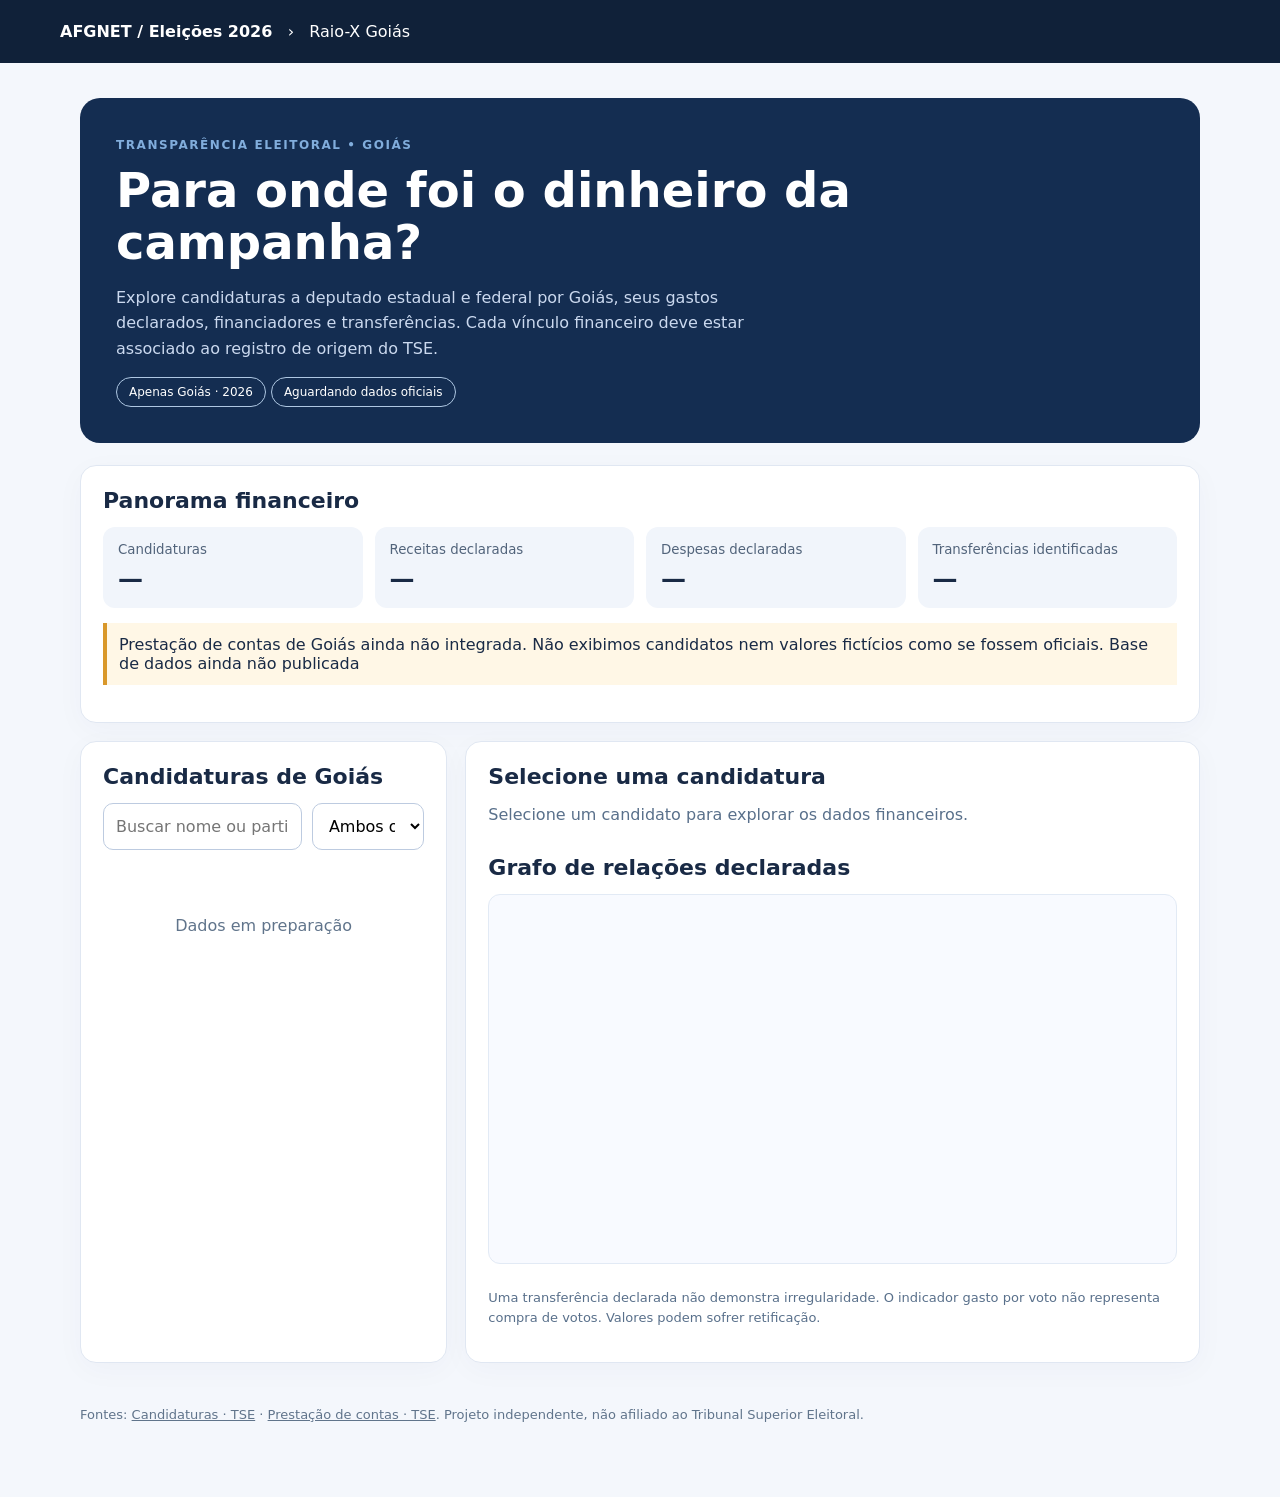
==== web/public/eleicoes/goias/raio-x/index.html @ 184cdc9f "feat(go): publishable financial traceability frontend with no fabricated results" ====
<!doctype html>
<html lang="pt-BR"><head><meta charset="utf-8"><meta name="viewport" content="width=device-width,initial-scale=1">
<title>Raio-X Eleitoral Goiás | AFGNET</title>
<meta name="description" content="Explore receitas, despesas e relações financeiras declaradas de candidaturas a deputado estadual e federal por Goiás em 2026.">
<style>
:root{font:16px system-ui,-apple-system,Segoe UI,sans-serif;color:#192a45;background:#f4f7fc}*{box-sizing:border-box}body{margin:0}a{color:inherit}header{background:#102139;color:#fff;padding:22px max(20px,calc((100% - 1160px)/2))}header a{text-decoration:none;font-weight:700}main{max-width:1160px;margin:auto;padding:35px 20px 75px}.eyebrow{font-size:12px;color:#81addc;font-weight:800;letter-spacing:.13em;text-transform:uppercase}.hero{background:#142d51;color:white;padding:36px;border-radius:20px;margin-bottom:22px}h1{font-size:clamp(29px,5vw,48px);line-height:1.08;margin:12px 0}h2{font-size:22px;margin:0 0 14px}.hero p{max-width:700px;color:#cbd9ef;line-height:1.6}.pill{display:inline-block;border:1px solid #aec7e2;border-radius:40px;padding:7px 12px;font-size:12px}.panel{background:#fff;border:1px solid #e0e7f2;border-radius:16px;padding:22px;margin-bottom:18px;box-shadow:0 7px 30px #142e5108}.metrics{display:grid;grid-template-columns:repeat(4,minmax(0,1fr));gap:12px}.metric{border-radius:12px;background:#f1f5fb;padding:15px}.metric small{display:block;color:#52647b;margin-bottom:7px}.metric strong{font-size:clamp(17px,2vw,25px)}.toolbar{display:flex;gap:10px;flex-wrap:wrap;margin-bottom:16px}input,select{background:white;border:1px solid #bdcbe0;border-radius:10px;padding:12px;font:inherit;min-width:0}input{flex:2;min-width:190px}select{flex:1}.layout{display:grid;grid-template-columns:minmax(240px,1fr) minmax(0,2fr);gap:18px}.item{display:block;text-align:left;background:#fff;width:100%;border:1px solid #e1e8f3;border-radius:12px;padding:13px;margin-bottom:8px;cursor:pointer;color:#162842}.item:hover,.item.selected{background:#edf4ff;border-color:#3977d0}.item small{display:block;color:#59708b;margin-top:5px}.muted{color:#59708b;line-height:1.5}.scroll{max-height:560px;overflow:auto}#graph{width:100%;height:370px;background:#f8faff;border:1px solid #e2eaf5;border-radius:12px}#graph text{font-family:system-ui;fill:#21314c}.edges{max-height:270px;overflow:auto}.edge{border-bottom:1px solid #e6ecf4;padding:10px 0}.edge small{display:block;color:#62748c}.warning{background:#fff7e6;border-left:4px solid #d9982a;padding:12px;margin:15px 0}.empty{text-align:center;color:#60748b;padding:50px 20px}.source{font-size:13px;margin-top:20px}footer{margin-top:26px;font-size:13px;color:#60748b}@media(max-width:800px){.metrics{grid-template-columns:repeat(2,1fr)}.layout{grid-template-columns:1fr}.hero{padding:25px}.scroll{max-height:310px}}
</style></head><body>
<header><a href="/eleicoes/">AFGNET / Eleições 2026</a> &nbsp; › &nbsp; Raio-X Goiás</header>
<main>
<section class="hero"><span class="eyebrow">TRANSPARÊNCIA ELEITORAL • GOIÁS</span><h1>Para onde foi o dinheiro da campanha?</h1><p>Explore candidaturas a deputado estadual e federal por Goiás, seus gastos declarados, financiadores e transferências. Cada vínculo financeiro deve estar associado ao registro de origem do TSE.</p><span class="pill">Apenas Goiás · 2026</span> <span class="pill" id="freshness">Verificando dados…</span></section>
<section class="panel"><h2>Panorama financeiro</h2><div class="metrics"><div class="metric"><small>Candidaturas</small><strong id="n-candidates">—</strong></div><div class="metric"><small>Receitas declaradas</small><strong id="n-revenue">—</strong></div><div class="metric"><small>Despesas declaradas</small><strong id="n-expense">—</strong></div><div class="metric"><small>Transferências identificadas</small><strong id="n-edges">—</strong></div></div><div id="notice" class="warning">Carregando o conjunto oficial verificado…</div></section>
<section class="layout"><div class="panel"><h2>Candidaturas de Goiás</h2><div class="toolbar"><input id="search" aria-label="Buscar candidatura" placeholder="Buscar nome ou partido"><select id="office" aria-label="Filtrar cargo"><option value="">Ambos os cargos</option><option value="deputado federal">Deputado federal</option><option value="deputado estadual">Deputado estadual</option></select></div><div id="list" class="scroll"></div></div><div class="panel"><h2 id="profile-name">Selecione uma candidatura</h2><div id="profile" class="muted">Selecione um candidato para explorar os dados financeiros.</div><h2 style="margin-top:28px">Grafo de relações declaradas</h2><svg id="graph" viewBox="0 0 680 370" role="img" aria-label="Grafo de relações financeiras"></svg><div class="edges" id="transactions"></div><p class="muted source">Uma transferência declarada não demonstra irregularidade. O indicador gasto por voto não representa compra de votos. Valores podem sofrer retificação.</p></div></section>
<footer>Fontes: <a href="https://dadosabertos.tse.jus.br/dataset/candidatos-2026" target="_blank" rel="noopener">Candidaturas · TSE</a> · <a href="https://dadosabertos.tse.jus.br/dataset/prestacao-de-contas-eleitorais-2026" target="_blank" rel="noopener">Prestação de contas · TSE</a>. Projeto independente, não afiliado ao Tribunal Superior Eleitoral.</footer>
</main>
<script>
"use strict";
const $=id=>document.getElementById(id), money=v=>typeof v==="number"?new Intl.NumberFormat("pt-BR",{style:"currency",currency:"BRL",maximumFractionDigits:2}).format(v):"Não informado";
const esc=s=>String(s??"").replace(/[&<>"']/g,ch=>({"&":"&amp;","<":"&lt;",">":"&gt;",'"':"&quot;","'":"&#39;"}[ch]));
let state={candidates:[],transfers:[],generated_at:null},selected=null;
function renderList(){const q=$("search").value.toLocaleLowerCase("pt-BR"),office=$("office").value;const rows=state.candidates.filter(c=>(!office||c.office===office)&&(!q||[c.name,c.party,c.number].some(v=>String(v??"").toLocaleLowerCase("pt-BR").includes(q))));$("list").innerHTML=rows.length?rows.map(c=>'<button class="item '+(selected===c.id?"selected":"")+'" data-id="'+esc(c.id)+'"><b>'+esc(c.name)+'</b><small>'+esc(c.office)+' · '+esc(c.party||"Sem partido")+' · '+esc(c.status||"Situação não informada")+'</small></button>').join(""):'<div class="empty">Nenhuma candidatura disponível para esse filtro.</div>';document.querySelectorAll("[data-id]").forEach(b=>b.onclick=()=>{selected=b.dataset.id;renderList();renderProfile()})}
function renderProfile(){const c=state.candidates.find(v=>v.id===selected);if(!c){$("profile-name").textContent="Selecione uma candidatura";$("profile").textContent="Selecione um candidato para explorar as contas.";draw([]);$("transactions").textContent="";return}
$("profile-name").textContent=c.name;$("profile").innerHTML='<p>'+esc(c.office)+' · '+esc(c.party||"Sem partido")+' · '+esc(c.status||"Situação não informada")+'</p><div class="metrics" style="grid-template-columns:repeat(2,minmax(0,1fr))"><div class="metric"><small>Receitas</small><strong>'+money(c.revenue)+'</strong></div><div class="metric"><small>Despesas</small><strong>'+money(c.expenses)+'</strong></div><div class="metric"><small>Votos</small><strong>'+((typeof c.votes==="number")?c.votes.toLocaleString("pt-BR"):"Não informado")+'</strong></div><div class="metric"><small>Gasto/voto</small><strong>'+(typeof c.votes==="number"&&c.votes>0&&typeof c.expenses==="number"?money(c.expenses/c.votes):"Indisponível")+'</strong></div></div>';
const lines=state.transfers.filter(t=>t.from_id===c.id||t.to_id===c.id);draw(lines);$("transactions").innerHTML=lines.length?lines.map(t=>'<div class="edge"><b>'+esc(t.from_name)+' → '+esc(t.to_name)+'</b> · '+money(t.amount)+'<small>'+esc(t.date||"Sem data")+' · '+esc(t.type||"Transferência")+' · '+(t.source_url?'<a href="'+esc(t.source_url)+'" target="_blank" rel="noopener noreferrer">Fonte oficial ↗</a>':"Fonte não informada")+'</small></div>').join(""):'<div class="empty">Sem relações financeiras verificadas nesta base.</div>'}
function draw(lines){const svg=$("graph");svg.textContent="";const ns="http://www.w3.org/2000/svg";const c=state.candidates.find(v=>v.id===selected);if(!c){return}const others=[];for(const t of lines){const id=t.from_id===selected?t.to_id:t.from_id;const name=t.from_id===selected?t.to_name:t.from_name;if(!others.some(x=>x.id===id))others.push({id,name})}const nodes=[{id:selected,name:c.name,x:340,y:175},...others.slice(0,10).map((o,i)=>({...o,x:340+235*Math.cos(2*Math.PI*i/Math.min(others.length,10)),y:175+130*Math.sin(2*Math.PI*i/Math.min(others.length,10))}))];function el(tag,attr,parent=svg){let a=document.createElementNS(ns,tag);for(const [k,v]of Object.entries(attr))a.setAttribute(k,v);parent.appendChild(a);return a}for(const t of lines){const from=nodes.find(n=>n.id===t.from_id),to=nodes.find(n=>n.id===t.to_id);if(from&&to){el("line",{x1:from.x,y1:from.y,x2:to.x,y2:to.y,stroke:"#93a8c7","stroke-width":1.5});}}for(const n of nodes){el("circle",{cx:n.x,cy:n.y,r:n.id===selected?34:23,fill:n.id===selected?"#2158e8":"#e7a753"});const label=el("text",{x:n.x,y:n.y+(n.id===selected?53:38),"font-size":12,"text-anchor":"middle"});label.textContent=n.name.length>24?n.name.slice(0,22)+"…":n.name;}if(!lines.length){const text=el("text",{x:340,y:315,"font-size":13,"text-anchor":"middle"});text.textContent="Nenhuma conexão documentada carregada"}}
async function load(){try{const response=await fetch("./data/go-2026.json",{cache:"no-store"});if(!response.ok)throw Error("Base de dados ainda não publicada");const data=await response.json();if(data.scope!=="GO"||data.year!==2026||!Array.isArray(data.candidates)||!Array.isArray(data.transfers))throw Error("Formato de dados inválido");state=data;selected=state.candidates[0]?.id??null;$("notice").textContent="Dados oficiais importados. Confira as fontes individuais antes de tirar conclusões.";$("freshness").textContent="Base: "+(data.generated_at||"sem data");$("n-candidates").textContent=state.candidates.length;$("n-revenue").textContent=money(state.candidates.reduce((a,c)=>a+(Number(c.revenue)||0),0));$("n-expense").textContent=money(state.candidates.reduce((a,c)=>a+(Number(c.expenses)||0),0));$("n-edges").textContent=state.transfers.length;renderList();renderProfile()}catch(e){$("notice").textContent="Prestação de contas de Goiás ainda não integrada. Não exibimos candidatos nem valores fictícios como se fossem oficiais. "+e.message;$("freshness").textContent="Aguardando dados oficiais";$("list").innerHTML='<div class="empty">Dados em preparação</div>';}}
$("search").addEventListener("input",renderList);$("office").addEventListener("change",renderList);load();
</script></body></html>
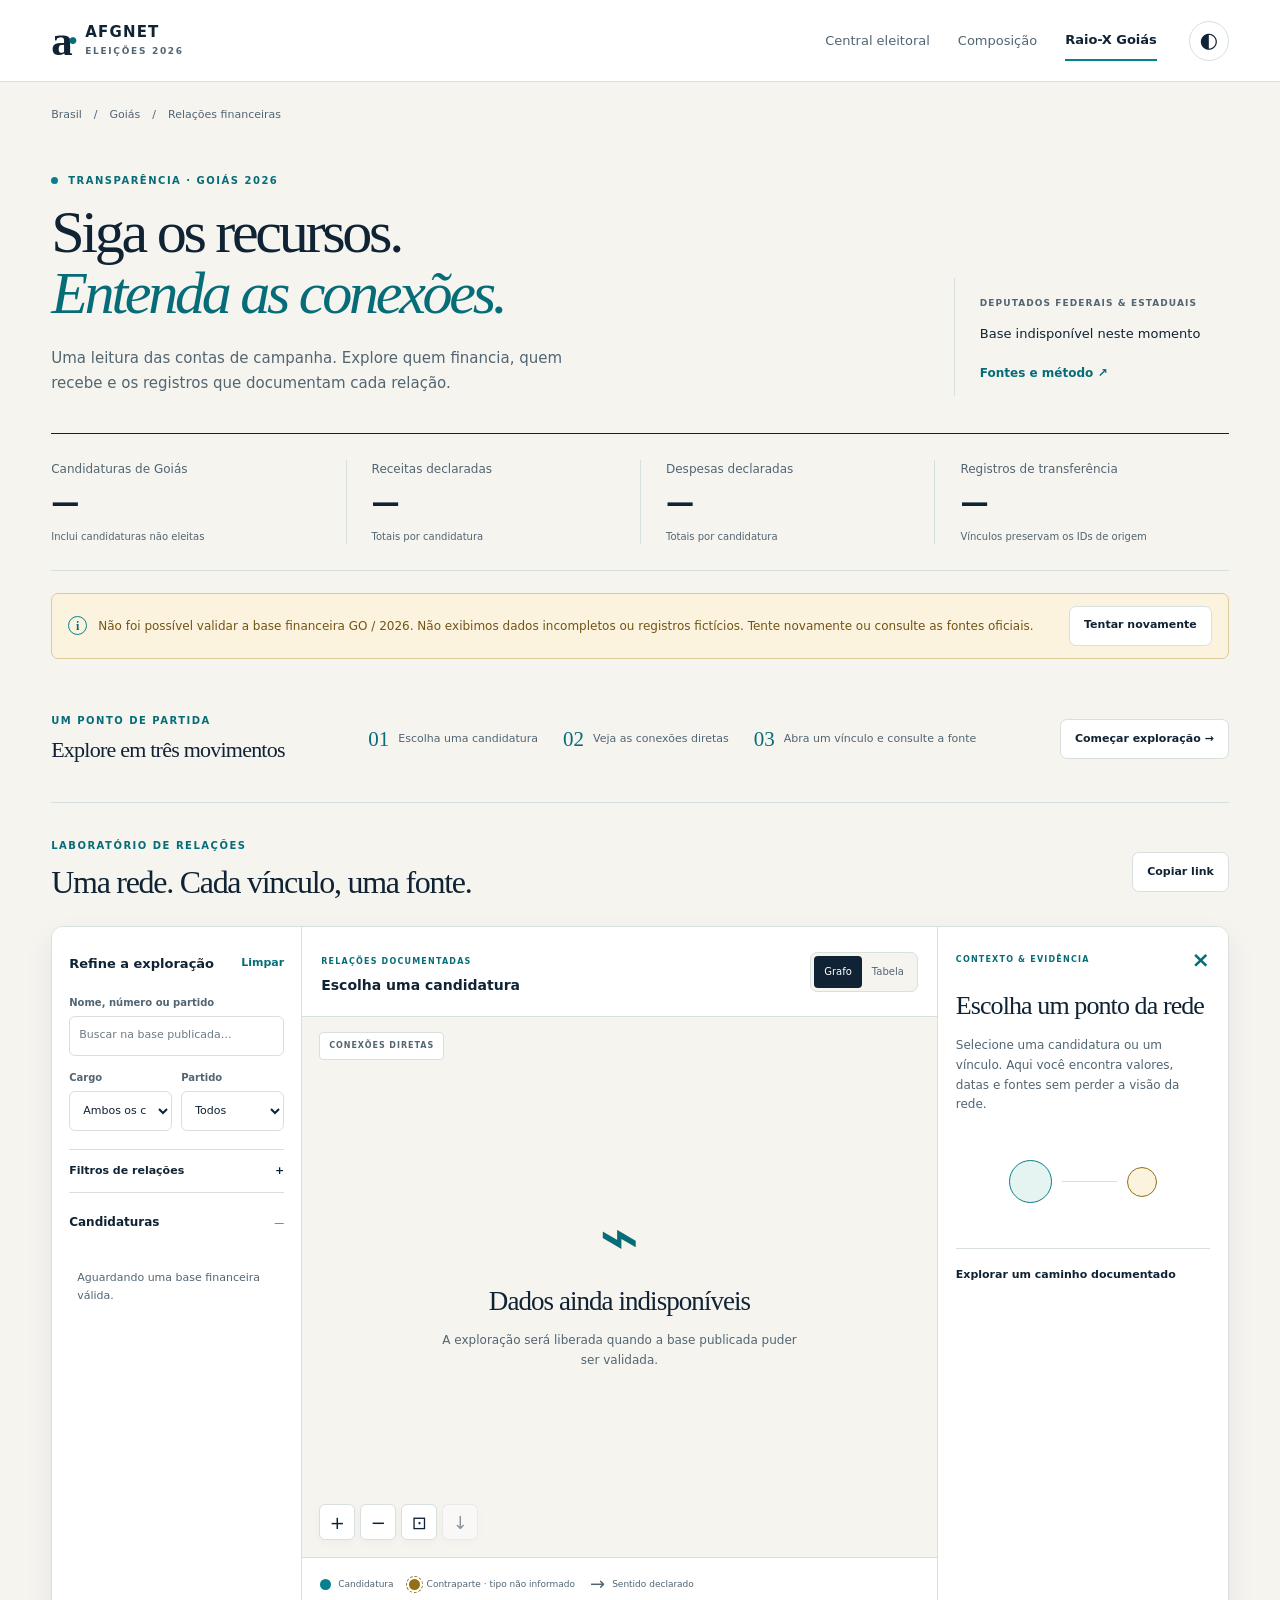
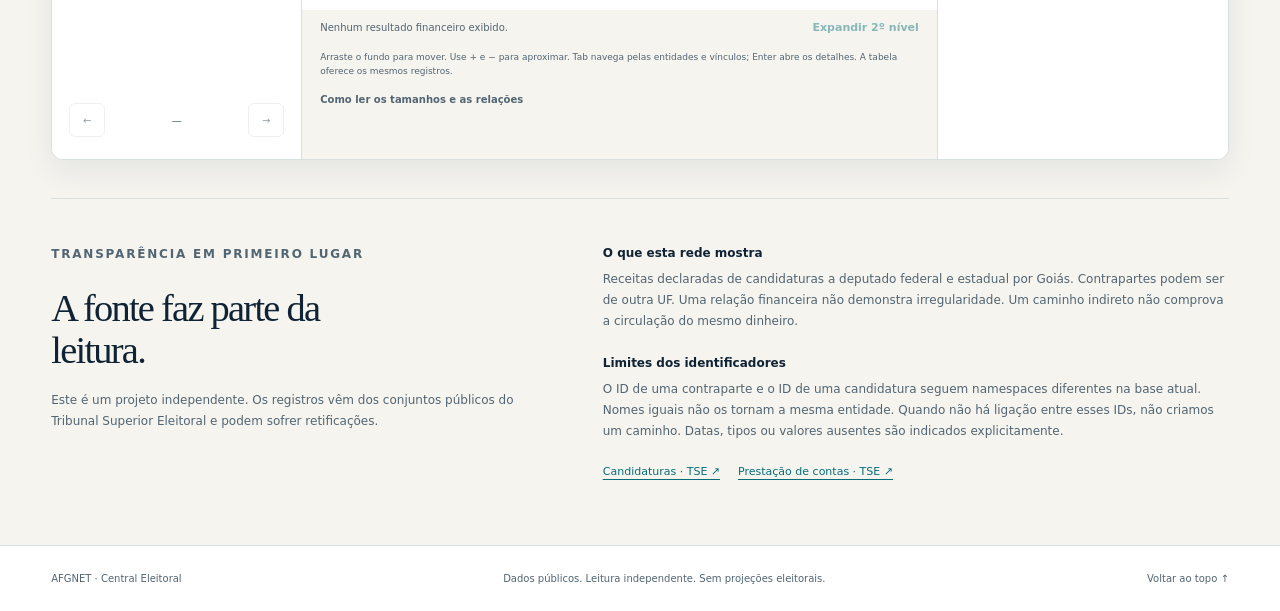
==== commit d91aa8d9: "feat(frontend): rebuild electoral exploration and Goiás finance experience" ====
--- a/web/public/eleicoes/goias/raio-x/index.html
+++ b/web/public/eleicoes/goias/raio-x/index.html
@@ -1,27 +1,80 @@
 <!doctype html>
-<html lang="pt-BR"><head><meta charset="utf-8"><meta name="viewport" content="width=device-width,initial-scale=1">
-<title>Raio-X Eleitoral Goiás | AFGNET</title>
-<meta name="description" content="Explore receitas, despesas e relações financeiras declaradas de candidaturas a deputado estadual e federal por Goiás em 2026.">
-<style>
-:root{font:16px system-ui,-apple-system,Segoe UI,sans-serif;color:#192a45;background:#f4f7fc}*{box-sizing:border-box}body{margin:0}a{color:inherit}header{background:#102139;color:#fff;padding:22px max(20px,calc((100% - 1160px)/2))}header a{text-decoration:none;font-weight:700}main{max-width:1160px;margin:auto;padding:35px 20px 75px}.eyebrow{font-size:12px;color:#81addc;font-weight:800;letter-spacing:.13em;text-transform:uppercase}.hero{background:#142d51;color:white;padding:36px;border-radius:20px;margin-bottom:22px}h1{font-size:clamp(29px,5vw,48px);line-height:1.08;margin:12px 0}h2{font-size:22px;margin:0 0 14px}.hero p{max-width:700px;color:#cbd9ef;line-height:1.6}.pill{display:inline-block;border:1px solid #aec7e2;border-radius:40px;padding:7px 12px;font-size:12px}.panel{background:#fff;border:1px solid #e0e7f2;border-radius:16px;padding:22px;margin-bottom:18px;box-shadow:0 7px 30px #142e5108}.metrics{display:grid;grid-template-columns:repeat(4,minmax(0,1fr));gap:12px}.metric{border-radius:12px;background:#f1f5fb;padding:15px}.metric small{display:block;color:#52647b;margin-bottom:7px}.metric strong{font-size:clamp(17px,2vw,25px)}.toolbar{display:flex;gap:10px;flex-wrap:wrap;margin-bottom:16px}input,select{background:white;border:1px solid #bdcbe0;border-radius:10px;padding:12px;font:inherit;min-width:0}input{flex:2;min-width:190px}select{flex:1}.layout{display:grid;grid-template-columns:minmax(240px,1fr) minmax(0,2fr);gap:18px}.item{display:block;text-align:left;background:#fff;width:100%;border:1px solid #e1e8f3;border-radius:12px;padding:13px;margin-bottom:8px;cursor:pointer;color:#162842}.item:hover,.item.selected{background:#edf4ff;border-color:#3977d0}.item small{display:block;color:#59708b;margin-top:5px}.muted{color:#59708b;line-height:1.5}.scroll{max-height:560px;overflow:auto}#graph{width:100%;height:370px;background:#f8faff;border:1px solid #e2eaf5;border-radius:12px}#graph text{font-family:system-ui;fill:#21314c}.edges{max-height:270px;overflow:auto}.edge{border-bottom:1px solid #e6ecf4;padding:10px 0}.edge small{display:block;color:#62748c}.warning{background:#fff7e6;border-left:4px solid #d9982a;padding:12px;margin:15px 0}.empty{text-align:center;color:#60748b;padding:50px 20px}.source{font-size:13px;margin-top:20px}footer{margin-top:26px;font-size:13px;color:#60748b}@media(max-width:800px){.metrics{grid-template-columns:repeat(2,1fr)}.layout{grid-template-columns:1fr}.hero{padding:25px}.scroll{max-height:310px}}
-</style></head><body>
-<header><a href="/eleicoes/">AFGNET / Eleições 2026</a> &nbsp; › &nbsp; Raio-X Goiás</header>
-<main>
-<section class="hero"><span class="eyebrow">TRANSPARÊNCIA ELEITORAL • GOIÁS</span><h1>Para onde foi o dinheiro da campanha?</h1><p>Explore candidaturas a deputado estadual e federal por Goiás, seus gastos declarados, financiadores e transferências. Cada vínculo financeiro deve estar associado ao registro de origem do TSE.</p><span class="pill">Apenas Goiás · 2026</span> <span class="pill" id="freshness">Verificando dados…</span></section>
-<section class="panel"><h2>Panorama financeiro</h2><div class="metrics"><div class="metric"><small>Candidaturas</small><strong id="n-candidates">—</strong></div><div class="metric"><small>Receitas declaradas</small><strong id="n-revenue">—</strong></div><div class="metric"><small>Despesas declaradas</small><strong id="n-expense">—</strong></div><div class="metric"><small>Transferências identificadas</small><strong id="n-edges">—</strong></div></div><div id="notice" class="warning">Carregando o conjunto oficial verificado…</div></section>
-<section class="layout"><div class="panel"><h2>Candidaturas de Goiás</h2><div class="toolbar"><input id="search" aria-label="Buscar candidatura" placeholder="Buscar nome ou partido"><select id="office" aria-label="Filtrar cargo"><option value="">Ambos os cargos</option><option value="deputado federal">Deputado federal</option><option value="deputado estadual">Deputado estadual</option></select></div><div id="list" class="scroll"></div></div><div class="panel"><h2 id="profile-name">Selecione uma candidatura</h2><div id="profile" class="muted">Selecione um candidato para explorar os dados financeiros.</div><h2 style="margin-top:28px">Grafo de relações declaradas</h2><svg id="graph" viewBox="0 0 680 370" role="img" aria-label="Grafo de relações financeiras"></svg><div class="edges" id="transactions"></div><p class="muted source">Uma transferência declarada não demonstra irregularidade. O indicador gasto por voto não representa compra de votos. Valores podem sofrer retificação.</p></div></section>
-<footer>Fontes: <a href="https://dadosabertos.tse.jus.br/dataset/candidatos-2026" target="_blank" rel="noopener">Candidaturas · TSE</a> · <a href="https://dadosabertos.tse.jus.br/dataset/prestacao-de-contas-eleitorais-2026" target="_blank" rel="noopener">Prestação de contas · TSE</a>. Projeto independente, não afiliado ao Tribunal Superior Eleitoral.</footer>
-</main>
-<script>
-"use strict";
-const $=id=>document.getElementById(id), money=v=>typeof v==="number"?new Intl.NumberFormat("pt-BR",{style:"currency",currency:"BRL",maximumFractionDigits:2}).format(v):"Não informado";
-const esc=s=>String(s??"").replace(/[&<>"']/g,ch=>({"&":"&amp;","<":"&lt;",">":"&gt;",'"':"&quot;","'":"&#39;"}[ch]));
-let state={candidates:[],transfers:[],generated_at:null},selected=null;
-function renderList(){const q=$("search").value.toLocaleLowerCase("pt-BR"),office=$("office").value;const rows=state.candidates.filter(c=>(!office||c.office===office)&&(!q||[c.name,c.party,c.number].some(v=>String(v??"").toLocaleLowerCase("pt-BR").includes(q))));$("list").innerHTML=rows.length?rows.map(c=>'<button class="item '+(selected===c.id?"selected":"")+'" data-id="'+esc(c.id)+'"><b>'+esc(c.name)+'</b><small>'+esc(c.office)+' · '+esc(c.party||"Sem partido")+' · '+esc(c.status||"Situação não informada")+'</small></button>').join(""):'<div class="empty">Nenhuma candidatura disponível para esse filtro.</div>';document.querySelectorAll("[data-id]").forEach(b=>b.onclick=()=>{selected=b.dataset.id;renderList();renderProfile()})}
-function renderProfile(){const c=state.candidates.find(v=>v.id===selected);if(!c){$("profile-name").textContent="Selecione uma candidatura";$("profile").textContent="Selecione um candidato para explorar as contas.";draw([]);$("transactions").textContent="";return}
-$("profile-name").textContent=c.name;$("profile").innerHTML='<p>'+esc(c.office)+' · '+esc(c.party||"Sem partido")+' · '+esc(c.status||"Situação não informada")+'</p><div class="metrics" style="grid-template-columns:repeat(2,minmax(0,1fr))"><div class="metric"><small>Receitas</small><strong>'+money(c.revenue)+'</strong></div><div class="metric"><small>Despesas</small><strong>'+money(c.expenses)+'</strong></div><div class="metric"><small>Votos</small><strong>'+((typeof c.votes==="number")?c.votes.toLocaleString("pt-BR"):"Não informado")+'</strong></div><div class="metric"><small>Gasto/voto</small><strong>'+(typeof c.votes==="number"&&c.votes>0&&typeof c.expenses==="number"?money(c.expenses/c.votes):"Indisponível")+'</strong></div></div>';
-const lines=state.transfers.filter(t=>t.from_id===c.id||t.to_id===c.id);draw(lines);$("transactions").innerHTML=lines.length?lines.map(t=>'<div class="edge"><b>'+esc(t.from_name)+' → '+esc(t.to_name)+'</b> · '+money(t.amount)+'<small>'+esc(t.date||"Sem data")+' · '+esc(t.type||"Transferência")+' · '+(t.source_url?'<a href="'+esc(t.source_url)+'" target="_blank" rel="noopener noreferrer">Fonte oficial ↗</a>':"Fonte não informada")+'</small></div>').join(""):'<div class="empty">Sem relações financeiras verificadas nesta base.</div>'}
-function draw(lines){const svg=$("graph");svg.textContent="";const ns="http://www.w3.org/2000/svg";const c=state.candidates.find(v=>v.id===selected);if(!c){return}const others=[];for(const t of lines){const id=t.from_id===selected?t.to_id:t.from_id;const name=t.from_id===selected?t.to_name:t.from_name;if(!others.some(x=>x.id===id))others.push({id,name})}const nodes=[{id:selected,name:c.name,x:340,y:175},...others.slice(0,10).map((o,i)=>({...o,x:340+235*Math.cos(2*Math.PI*i/Math.min(others.length,10)),y:175+130*Math.sin(2*Math.PI*i/Math.min(others.length,10))}))];function el(tag,attr,parent=svg){let a=document.createElementNS(ns,tag);for(const [k,v]of Object.entries(attr))a.setAttribute(k,v);parent.appendChild(a);return a}for(const t of lines){const from=nodes.find(n=>n.id===t.from_id),to=nodes.find(n=>n.id===t.to_id);if(from&&to){el("line",{x1:from.x,y1:from.y,x2:to.x,y2:to.y,stroke:"#93a8c7","stroke-width":1.5});}}for(const n of nodes){el("circle",{cx:n.x,cy:n.y,r:n.id===selected?34:23,fill:n.id===selected?"#2158e8":"#e7a753"});const label=el("text",{x:n.x,y:n.y+(n.id===selected?53:38),"font-size":12,"text-anchor":"middle"});label.textContent=n.name.length>24?n.name.slice(0,22)+"…":n.name;}if(!lines.length){const text=el("text",{x:340,y:315,"font-size":13,"text-anchor":"middle"});text.textContent="Nenhuma conexão documentada carregada"}}
-async function load(){try{const response=await fetch("./data/go-2026.json",{cache:"no-store"});if(!response.ok)throw Error("Base de dados ainda não publicada");const data=await response.json();if(data.scope!=="GO"||data.year!==2026||!Array.isArray(data.candidates)||!Array.isArray(data.transfers))throw Error("Formato de dados inválido");state=data;selected=state.candidates[0]?.id??null;$("notice").textContent="Dados oficiais importados. Confira as fontes individuais antes de tirar conclusões.";$("freshness").textContent="Base: "+(data.generated_at||"sem data");$("n-candidates").textContent=state.candidates.length;$("n-revenue").textContent=money(state.candidates.reduce((a,c)=>a+(Number(c.revenue)||0),0));$("n-expense").textContent=money(state.candidates.reduce((a,c)=>a+(Number(c.expenses)||0),0));$("n-edges").textContent=state.transfers.length;renderList();renderProfile()}catch(e){$("notice").textContent="Prestação de contas de Goiás ainda não integrada. Não exibimos candidatos nem valores fictícios como se fossem oficiais. "+e.message;$("freshness").textContent="Aguardando dados oficiais";$("list").innerHTML='<div class="empty">Dados em preparação</div>';}}
-$("search").addEventListener("input",renderList);$("office").addEventListener("change",renderList);load();
-</script></body></html>+<html lang="pt-BR">
+<head>
+  <meta charset="utf-8">
+  <meta name="viewport" content="width=device-width,initial-scale=1">
+  <meta name="color-scheme" content="light dark">
+  <meta name="theme-color" content="#102334">
+  <title>Raio-X Goiás — Relações financeiras | Eleições 2026 · AFGNET</title>
+  <meta name="description" content="Explore candidaturas, recursos declarados e relações financeiras documentadas nas eleições de Goiás de 2026. Grafo interativo, filtros e fontes do TSE.">
+  <link rel="stylesheet" href="./finance.css">
+  <script src="./finance-core.js" defer></script>
+  <script src="./finance-app.js" defer></script>
+</head>
+<body>
+  <a class="skip-link" href="#workspace">Ir para a exploração de dados</a>
+  <header class="site-header">
+    <a href="/eleicoes/" class="brand" aria-label="AFGNET, Central Eleitoral"><span class="brand-mark" aria-hidden="true">a<span>·</span></span><span>AFGNET<small>ELEIÇÕES 2026</small></span></a>
+    <nav aria-label="Navegação principal"><a href="/eleicoes/">Central eleitoral</a><a href="/eleicoes/composicao.html">Composição</a><a href="./" aria-current="page">Raio-X Goiás</a></nav>
+    <button id="theme-toggle" class="icon-button" type="button" aria-label="Ativar modo escuro" aria-pressed="false"><span aria-hidden="true">◐</span></button>
+  </header>
+  <main>
+    <div class="breadcrumb"><a href="/eleicoes/">Brasil</a><span aria-hidden="true">/</span><span>Goiás</span><span aria-hidden="true">/</span><span>Relações financeiras</span></div>
+    <section class="hero" aria-labelledby="page-title">
+      <div><p class="eyebrow"><span class="live-dot" aria-hidden="true"></span> TRANSPARÊNCIA · GOIÁS 2026</p><h1 id="page-title">Siga os recursos.<br><em>Entenda as conexões.</em></h1><p class="hero-description">Uma leitura das contas de campanha. Explore quem financia, quem recebe e os registros que documentam cada relação.</p></div>
+      <div class="hero-aside"><span class="scope-label">DEPUTADOS FEDERAIS & ESTADUAIS</span><p id="freshness" class="freshness">Consultando a base publicada…</p><a href="#methodology" class="text-link">Fontes e método <span aria-hidden="true">↗</span></a></div>
+    </section>
+    <section class="metrics" aria-label="Panorama da base publicada" aria-busy="true" id="metrics">
+      <div class="metric"><small>Candidaturas de Goiás</small><strong id="n-candidates" class="skeleton">—</strong><span>Inclui candidaturas não eleitas</span></div>
+      <div class="metric"><small>Receitas declaradas</small><strong id="n-revenue" class="skeleton">—</strong><span id="revenue-note">Totais por candidatura</span></div>
+      <div class="metric"><small>Despesas declaradas</small><strong id="n-expense" class="skeleton">—</strong><span id="expense-note">Totais por candidatura</span></div>
+      <div class="metric"><small>Registros de transferência</small><strong id="n-edges" class="skeleton">—</strong><span>Vínculos preservam os IDs de origem</span></div>
+    </section>
+    <div id="notice" class="notice" role="status"><span class="notice-icon" aria-hidden="true">i</span><p>Carregando o conjunto publicado. Valores e conexões só aparecem após a validação da base.</p></div>
+    <section class="guided" aria-labelledby="guide-title"><div><p class="eyebrow">UM PONTO DE PARTIDA</p><h2 id="guide-title">Explore em três movimentos</h2></div><ol><li><span>01</span> Escolha uma candidatura</li><li><span>02</span> Veja as conexões diretas</li><li><span>03</span> Abra um vínculo e consulte a fonte</li></ol><button type="button" class="secondary-button" id="guide-start">Começar exploração <span aria-hidden="true">→</span></button></section>
+    <section id="workspace" class="workspace" aria-labelledby="workspace-title">
+      <div class="workspace-heading"><div><p class="eyebrow">LABORATÓRIO DE RELAÇÕES</p><h2 id="workspace-title">Uma rede. Cada vínculo, uma fonte.</h2></div><button class="secondary-button mobile-filter-toggle" type="button" id="filters-toggle" aria-controls="filters-panel" aria-expanded="false">Filtros e candidaturas <span id="filter-count">0</span></button><button class="secondary-button" type="button" id="share-button">Copiar link</button></div>
+      <div class="explorer-layout">
+        <aside class="filters-panel" id="filters-panel" aria-label="Filtros e candidaturas">
+          <div class="panel-heading"><h3>Refine a exploração</h3><button id="reset-filters" type="button" class="text-button">Limpar</button></div>
+          <form id="filters-form" autocomplete="off">
+            <label for="search">Nome, número ou partido</label><input id="search" type="search" placeholder="Buscar na base publicada…">
+            <div class="filter-row"><div><label for="office">Cargo</label><select id="office"><option value="">Ambos os cargos</option><option value="deputado federal">Federal</option><option value="deputado estadual">Estadual</option></select></div><div><label for="party">Partido</label><select id="party"><option value="">Todos</option></select></div></div>
+            <details class="advanced-filters"><summary>Filtros de relações <span aria-hidden="true">+</span></summary>
+              <label for="entity-kind">Tipo de entidade no vínculo</label><select id="entity-kind"><option value="">Todos os tipos</option><option value="candidate">Candidatura identificada</option><option value="counterparty">Contraparte · tipo não informado</option></select>
+              <label for="connection-type">Categoria declarada</label><select id="connection-type"><option value="">Todas as categorias</option></select>
+              <label for="financier">Origem / financiador</label><input id="financier" type="search" placeholder="Nome da origem">
+              <label for="recipient">Destino / favorecido</label><input id="recipient" type="search" placeholder="Nome do destino">
+              <div class="filter-row"><div><label for="min-value">De (R$)</label><input id="min-value" type="number" min="0" step="0.01" placeholder="Sem mínimo"></div><div><label for="max-value">Até (R$)</label><input id="max-value" type="number" min="0" step="0.01" placeholder="Sem máximo"></div></div>
+              <div class="filter-row"><div><label for="start-date">Data inicial</label><input id="start-date" type="date"></div><div><label for="end-date">Data final</label><input id="end-date" type="date"></div></div>
+              <p class="filter-help">Datas e valores ausentes ficam fora de intervalos definidos. Zero é um valor informado.</p>
+            </details>
+          </form>
+          <div class="candidate-heading"><h3>Candidaturas</h3><span id="list-count">—</span></div><div id="candidate-list" class="candidate-list" aria-live="polite"><div class="loading-rows" aria-label="Carregando candidaturas"><div class="skeleton"></div><div class="skeleton"></div><div class="skeleton"></div></div></div>
+          <div class="pagination"><button type="button" id="candidate-prev" aria-label="Página anterior de candidaturas">←</button><span id="candidate-page">—</span><button type="button" id="candidate-next" aria-label="Próxima página de candidaturas">→</button></div>
+        </aside>
+        <div class="visual-panel">
+          <div class="graph-heading"><div><span class="eyebrow">RELAÇÕES DOCUMENTADAS</span><h3 id="graph-title">Escolha uma candidatura</h3></div><div class="segmented" role="group" aria-label="Modo de visualização"><button id="graph-view-button" type="button" aria-pressed="true">Grafo</button><button id="table-view-button" type="button" aria-pressed="false">Tabela</button></div></div>
+          <div id="graph-container" class="graph-container" aria-busy="true">
+            <svg id="graph" viewBox="0 0 900 620" role="group" aria-label="Grafo navegável de relações financeiras" aria-describedby="graph-instructions"><defs><marker id="flow-arrow" markerWidth="9" markerHeight="9" refX="8" refY="4.5" orient="auto" markerUnits="userSpaceOnUse"><path d="M0,0 L9,4.5 L0,9 Z" fill="currentColor"></path></marker></defs><g id="graph-viewport"></g></svg>
+            <div class="graph-empty" id="graph-empty"><span class="empty-glyph" aria-hidden="true">⌁</span><h4>Preparando a exploração</h4><p>Conexões são desenhadas apenas a partir dos registros publicados.</p></div>
+            <div class="graph-controls" role="group" aria-label="Controles do grafo"><button type="button" id="zoom-in" aria-label="Aproximar grafo">+</button><button type="button" id="zoom-out" aria-label="Afastar grafo">−</button><button type="button" id="fit-graph" aria-label="Ajustar grafo à tela">⊡</button><button type="button" id="export-graph" aria-label="Exportar grafo como imagem SVG">↓</button></div>
+            <div class="graph-badge" id="graph-depth">CONEXÕES DIRETAS</div>
+          </div>
+          <div class="table-container" id="table-container" hidden><div class="table-scroll"><table><caption class="sr-only">Transferências documentadas no contexto atual</caption><thead><tr><th scope="col">Origem → destino</th><th scope="col">Valor</th><th scope="col">Data</th><th scope="col">Registro</th></tr></thead><tbody id="transfer-table"></tbody></table></div><div class="pagination table-pagination"><button id="table-prev" type="button" aria-label="Página anterior de transferências">←</button><span id="table-page">—</span><button id="table-next" type="button" aria-label="Próxima página de transferências">→</button></div></div>
+          <div class="graph-legend" aria-label="Legenda do grafo"><button type="button" class="legend-item" data-kind="candidate"><span class="node-symbol candidate-symbol" aria-hidden="true"></span>Candidatura</button><button type="button" class="legend-item" data-kind="counterparty"><span class="node-symbol counterpart-symbol" aria-hidden="true"></span>Contraparte · tipo não informado</button><span class="legend-item"><span class="arrow-symbol" aria-hidden="true">→</span>Sentido declarado</span></div>
+          <div class="graph-footer"><p id="graph-summary" aria-live="polite">Aguardando base.</p><button type="button" id="expand-neighbors" class="text-button" disabled>Expandir 2º nível</button></div>
+          <p id="graph-instructions" class="graph-help">Arraste o fundo para mover. Use + e − para aproximar. Tab navega pelas entidades e vínculos; Enter abre os detalhes. A tabela oferece os mesmos registros.</p>
+          <details class="scale-details"><summary>Como ler os tamanhos e as relações</summary><p>O raio de cada nó segue a raiz quadrada do volume financeiro documentado em seu contexto. A espessura do vínculo segue a raiz quadrada da soma dos valores informados entre a mesma origem, destino e categoria. Valores ausentes mantêm um tamanho mínimo. Um vínculo pode reunir vários registros: abra os detalhes para inspecionar cada ID.</p><p>O segundo nível mostra outras relações reais das entidades vizinhas. Proximidade visual não significa transferência direta. A rede prioriza os maiores valores e mostra até 70 entidades e 140 vínculos agregados; a tabela mantém todos os registros do contexto.</p></details>
+        </div>
+        <aside class="detail-panel" id="detail-panel" aria-labelledby="detail-title"><div class="panel-heading"><span class="eyebrow">CONTEXTO & EVIDÊNCIA</span><button type="button" id="clear-selection" class="text-button" aria-label="Limpar seleção">×</button></div><h3 id="detail-title">Escolha um ponto da rede</h3><div id="detail-content"><p class="muted">Selecione uma candidatura ou um vínculo. Aqui você encontra valores, datas e fontes sem perder a visão da rede.</p><div class="context-illustration" aria-hidden="true"><span></span><i></i><span></span></div></div>
+          <details class="path-explorer" id="path-explorer"><summary>Explorar um caminho documentado</summary><p class="filter-help">Procura até 4 etapas, no sentido das transferências e dentro dos filtros. Identidades nunca são unidas pelo nome.</p><p class="path-origin">Origem: <strong id="path-origin">selecione uma entidade</strong></p><label for="path-search">Destino do caminho</label><input type="search" id="path-search" role="combobox" aria-autocomplete="list" aria-controls="path-options" aria-expanded="false" placeholder="Buscar entidade pelo nome"><div id="path-options" class="path-options" role="listbox" aria-label="Destinos encontrados"></div><div id="path-result" class="path-result" aria-live="polite"></div></details>
+        </aside>
+      </div>
+    </section>
+    <section class="methodology" id="methodology" aria-labelledby="method-title"><div><p class="eyebrow">TRANSPARÊNCIA EM PRIMEIRO LUGAR</p><h2 id="method-title">A fonte faz parte da leitura.</h2><p>Este é um projeto independente. Os registros vêm dos conjuntos públicos do Tribunal Superior Eleitoral e podem sofrer retificações.</p></div><div><h3>O que esta rede mostra</h3><p>Receitas declaradas de candidaturas a deputado federal e estadual por Goiás. Contrapartes podem ser de outra UF. Uma relação financeira não demonstra irregularidade. Um caminho indireto não comprova a circulação do mesmo dinheiro.</p><h3>Limites dos identificadores</h3><p>O ID de uma contraparte e o ID de uma candidatura seguem namespaces diferentes na base atual. Nomes iguais não os tornam a mesma entidade. Quando não há ligação entre esses IDs, não criamos um caminho. Datas, tipos ou valores ausentes são indicados explicitamente.</p><div class="source-links"><a href="https://dadosabertos.tse.jus.br/dataset/candidatos-2026" target="_blank" rel="noopener noreferrer">Candidaturas · TSE ↗</a><a href="https://dadosabertos.tse.jus.br/dataset/prestacao-de-contas-eleitorais-2026" target="_blank" rel="noopener noreferrer">Prestação de contas · TSE ↗</a></div></div></section>
+  </main>
+  <footer class="site-footer"><a href="/eleicoes/">AFGNET · Central Eleitoral</a><p>Dados públicos. Leitura independente. Sem projeções eleitorais.</p><a href="#page-title">Voltar ao topo ↑</a></footer>
+  <div id="toast" class="toast" role="status" hidden></div>
+</body>
+</html>
--- a/web/public/eleicoes/goias/raio-x/finance.css
+++ b/web/public/eleicoes/goias/raio-x/finance.css
@@ -0,0 +1,6 @@
+:root{color-scheme:light;--ink:#102334;--muted:#526572;--paper:#f5f4ef;--surface:#fff;--soft:#eeeee8;--line:#d7dfdf;--teal:#087f8c;--teal-text:#066d78;--teal-soft:#e5f3f1;--gold:#927016;--warning:#725416;--warning-bg:#fbf3de;--radius:12px;--shadow:0 12px 30px rgba(16,35,52,.07);font-family:Inter,ui-sans-serif,system-ui,-apple-system,BlinkMacSystemFont,"Segoe UI",sans-serif;color:var(--ink);background:var(--paper);font-size:15px;line-height:1.5}*{box-sizing:border-box}body{margin:0}button,input,select{font:inherit}button{cursor:pointer}a{color:inherit;text-underline-offset:4px}button,a,input,select,summary,[tabindex]{-webkit-tap-highlight-color:transparent}:focus-visible{outline:3px solid var(--teal);outline-offset:4px}button:disabled{cursor:default;opacity:.45}button:hover:not(:disabled){filter:brightness(.95)}[hidden]{display:none!important}.sr-only{position:absolute;width:1px;height:1px;padding:0;margin:-1px;overflow:hidden;clip:rect(0,0,0,0);white-space:nowrap;border:0}.skip-link{position:fixed;top:-80px;left:20px;background:var(--ink);color:var(--surface);padding:14px 20px;z-index:99;border-radius:8px}.skip-link:focus{top:16px}.site-header{min-height:82px;padding:16px clamp(20px,4vw,72px);background:var(--surface);display:flex;align-items:center;gap:32px;border-bottom:1px solid var(--line);position:sticky;top:0;z-index:15}.brand{display:flex;gap:12px;align-items:center;text-decoration:none;font-size:15px;font-weight:800;letter-spacing:.08em;line-height:1.1}.brand small{display:block;font-size:9px;font-weight:600;letter-spacing:.19em;margin-top:7px;color:var(--muted)}.brand-mark{font-family:Georgia,serif;letter-spacing:-.12em;font-size:43px;font-weight:700;line-height:1}.brand-mark>span{color:var(--teal-text)}.site-header nav{display:flex;gap:28px;margin-left:auto;align-items:center;font-size:13px}.site-header nav a{text-decoration:none;color:var(--muted);padding:10px 0}.site-header nav a[aria-current]{color:var(--ink);font-weight:700;border-bottom:2px solid var(--teal)}.icon-button{width:40px;height:40px;border:1px solid var(--line);border-radius:50%;background:var(--surface);color:var(--ink);font-size:21px}main{max-width:1680px;margin:auto;padding:0 clamp(20px,4vw,72px) 64px}.breadcrumb{display:flex;gap:12px;padding:25px 0;color:var(--muted);font-size:11px}.breadcrumb a{text-decoration:none}.hero{display:grid;grid-template-columns:1fr auto;gap:40px;padding:24px 0 37px;align-items:end}.eyebrow{font-size:10px;font-weight:750;letter-spacing:.15em;margin:0 0 13px;color:var(--teal-text)}.live-dot{display:inline-block;width:7px;height:7px;border-radius:50%;background:var(--teal);margin-right:5px}.hero h1{font-family:Georgia,"Times New Roman",serif;font-size:clamp(40px,4.7vw,76px);line-height:1.03;letter-spacing:-.055em;font-weight:400;margin:0 0 22px}.hero h1 em{font-weight:400;color:var(--teal-text)}.hero-description{font-size:15px;line-height:1.65;max-width:540px;color:var(--muted);margin:0}.hero-aside{border-left:1px solid var(--line);padding:12px 0 12px 25px;width:275px}.scope-label{font-size:9px;font-weight:750;letter-spacing:.12em;color:var(--muted)}.freshness{font-size:13px;line-height:1.6;margin:11px 0 17px}.text-link{font-size:12px;color:var(--teal-text);font-weight:650;text-decoration:none}.metrics{display:grid;grid-template-columns:repeat(4,minmax(0,1fr));border-top:1px solid var(--ink);border-bottom:1px solid var(--line);padding:26px 0;margin-bottom:22px}.metric{padding:0 25px;border-left:1px solid var(--line)}.metric:first-child{padding-left:0;border-left:0}.metric small{display:block;font-size:12px;color:var(--muted);margin-bottom:8px}.metric strong{display:block;font-size:clamp(23px,2.2vw,34px);letter-spacing:-.055em;font-weight:600;font-variant-numeric:tabular-nums;line-height:1.2}.metric>span{display:block;font-size:10px;color:var(--muted);margin-top:9px}.notice{display:flex;gap:11px;align-items:center;font-size:12px;padding:12px 16px;border:1px solid var(--line);background:var(--surface);border-radius:7px;min-height:50px;margin-bottom:28px}.notice p{margin:0}.notice-icon{display:flex;align-items:center;justify-content:center;flex-shrink:0;width:19px;height:19px;border:1px solid var(--teal);color:var(--teal-text);border-radius:50%;font-family:Georgia,serif;font-weight:700}.notice.is-error{background:var(--warning-bg);border-color:#dccb9b;color:var(--warning)}.notice button{margin-left:auto;white-space:nowrap}.guided{display:flex;align-items:center;gap:30px;padding:22px 0 32px;border-bottom:1px solid var(--line);margin-bottom:35px}.guided .eyebrow{margin-bottom:5px}.guided h2{font-family:Georgia,serif;font-size:22px;font-weight:400;letter-spacing:-.035em;margin:0}.guided ol{display:flex;list-style:none;padding:0;gap:25px;flex:1;justify-content:center}.guided li{font-size:11px;color:var(--muted);display:flex;gap:9px;align-items:center}.guided li>span{font-family:Georgia,serif;font-size:21px;color:var(--teal-text)}.secondary-button{border:1px solid var(--line);background:var(--surface);color:var(--ink);padding:10px 14px;border-radius:7px;font-size:11px;font-weight:650;min-height:40px}.text-button{border:0;background:none;color:var(--teal-text);padding:6px 0;font-size:11px;font-weight:650}.workspace{scroll-margin-top:105px}.workspace-heading{display:flex;gap:12px;align-items:center;margin-bottom:20px}.workspace-heading>div{flex:1}.workspace-heading .eyebrow{margin-bottom:5px}.workspace-heading h2{font-family:Georgia,serif;font-size:clamp(23px,2.5vw,33px);font-weight:400;letter-spacing:-.04em;margin:0}.explorer-layout{display:grid;grid-template-columns:250px minmax(0,1fr) 290px;border:1px solid var(--line);border-radius:var(--radius);overflow:hidden;background:var(--surface);box-shadow:var(--shadow);align-items:stretch}.filters-panel{padding:22px 17px;background:var(--surface);border-right:1px solid var(--line);min-width:0;max-height:860px;overflow:auto;scrollbar-width:thin}.panel-heading{display:flex;justify-content:space-between;align-items:center;gap:10px;margin-bottom:17px}.panel-heading h3{font-size:13px;margin:0;font-weight:700}label{display:block;font-size:10px;font-weight:650;color:var(--muted);margin:14px 0 6px}input,select{width:100%;padding:10px 9px;border:1px solid var(--line);border-radius:6px;color:var(--ink);background:var(--surface);min-height:40px;font-size:11px}input::placeholder{color:var(--muted);opacity:.85}input[type=date]{font-size:10px;padding:8px 5px}.filter-row{display:grid;grid-template-columns:1fr 1fr;gap:9px}.filter-row>div{min-width:0}.advanced-filters{margin:18px 0 20px;border-top:1px solid var(--line);border-bottom:1px solid var(--line);padding:13px 0}summary{cursor:pointer;font-size:11px;font-weight:650;list-style:none}summary::-webkit-details-marker{display:none}.advanced-filters>summary{display:flex;justify-content:space-between}.advanced-filters[open]>summary{color:var(--teal-text)}.advanced-filters[open]>summary>span{transform:rotate(45deg)}.filter-help{font-size:10px;color:var(--muted);line-height:1.6}.candidate-heading{display:flex;justify-content:space-between;gap:10px;align-items:center;margin-bottom:10px}.candidate-heading h3{font-size:12px;margin:0}.candidate-heading>span{font-size:10px;color:var(--muted)}.candidate-list{height:448px;overflow:auto;scrollbar-width:thin;padding-right:3px}.candidate-button{display:block;position:relative;text-align:left;width:100%;color:var(--ink);border:1px solid transparent;border-bottom-color:var(--line);padding:11px 9px;border-radius:6px;background:var(--surface);margin-bottom:3px}.candidate-button strong{font-size:11px;line-height:1.4;display:block;font-weight:650}.candidate-button small{font-size:9px;color:var(--muted);display:block;margin-top:5px;line-height:1.5}.candidate-button[aria-pressed=true]{background:var(--teal-soft);border-color:var(--teal-text)}.candidate-button .candidate-amount{font-size:11px;color:var(--teal-text);font-weight:650;margin-top:7px}.pagination{display:flex;justify-content:space-between;align-items:center;gap:8px;font-size:10px;color:var(--muted);margin-top:14px}.pagination button{width:36px;height:34px;border:1px solid var(--line);background:var(--surface);border-radius:6px;color:var(--ink)}.visual-panel{min-width:0;background:var(--paper);border-right:1px solid var(--line)}.graph-heading{padding:21px 19px;display:flex;justify-content:space-between;align-items:center;gap:12px;border-bottom:1px solid var(--line);background:var(--surface)}.graph-heading .eyebrow{font-size:8px}.graph-heading h3{font-size:14px;margin:5px 0 0;font-weight:650;line-height:1.4}.segmented{display:flex;border:1px solid var(--line);border-radius:7px;padding:3px;background:var(--paper);flex-shrink:0}.segmented button{border:0;border-radius:4px;background:transparent;padding:7px 10px;font-size:10px;color:var(--muted);min-height:32px}.segmented button[aria-pressed=true]{background:var(--ink);color:var(--surface)}.graph-container{position:relative;height:540px;overflow:hidden;background-image:radial-gradient(var(--line) .7px,transparent .7px);background-size:22px 22px}#graph{width:100%;height:100%;display:block;touch-action:none;cursor:grab}#graph.is-panning{cursor:grabbing}#graph text{fill:var(--ink);font-family:Inter,system-ui,sans-serif;pointer-events:none;font-size:11px;paint-order:stroke;stroke:var(--paper);stroke-width:3px;stroke-linejoin:round}#graph .graph-node{cursor:pointer;transition:opacity .15s}#graph .graph-node circle{stroke:var(--paper);stroke-width:3px}#graph .graph-node[data-kind=candidate] circle{fill:var(--teal)}#graph .graph-node[data-kind=counterparty] circle{fill:var(--gold)}#graph .graph-node .node-hit{fill:transparent!important;stroke:none!important}#graph .graph-node.is-selected circle{stroke:var(--ink);stroke-width:4px}#graph .graph-node[data-kind=counterparty] .node-outline{fill:none;stroke:var(--gold);stroke-width:1.3px;stroke-dasharray:3 3}#graph .graph-node:focus-visible,#graph .graph-edge:focus-visible{outline:0}#graph .graph-node:focus-visible circle{stroke:var(--ink);stroke-width:5px}#graph .graph-edge{cursor:pointer;color:var(--muted)}#graph .edge-line{fill:none;stroke:var(--muted);stroke-opacity:.55}#graph .graph-edge.is-selected .edge-line,#graph .graph-edge:focus-visible .edge-line{stroke:var(--teal);stroke-opacity:1}#graph .edge-hit{fill:none;stroke:transparent;stroke-width:16px}#graph .is-dimmed{opacity:.16}#graph .graph-edge.is-related .edge-line{stroke:var(--teal);stroke-opacity:.8}#graph .node-initial{fill:#fff;stroke:none;font-weight:700;font-size:12px}.graph-controls{position:absolute;bottom:17px;left:17px;display:flex;gap:5px}.graph-controls button{border:1px solid var(--line);background:var(--surface);border-radius:6px;width:36px;height:36px;color:var(--ink);font-size:18px;box-shadow:0 3px 8px #10233408}.graph-badge{position:absolute;top:15px;left:17px;font-size:8px;font-weight:700;letter-spacing:.12em;background:var(--surface);color:var(--muted);padding:7px 9px;border:1px solid var(--line);border-radius:4px}.graph-empty{position:absolute;top:50%;left:50%;transform:translate(-50%,-50%);width:80%;max-width:360px;text-align:center;pointer-events:none}.graph-empty .empty-glyph{font-family:Georgia,serif;font-size:68px;color:var(--teal-text);display:block;line-height:1;margin-bottom:14px}.graph-empty h4{font-family:Georgia,serif;font-size:27px;letter-spacing:-.035em;font-weight:400;line-height:1.2;margin:0 0 12px}.graph-empty p{font-size:12px;color:var(--muted);margin:0;line-height:1.7}.graph-legend{display:flex;flex-wrap:wrap;gap:9px 15px;align-items:center;padding:15px 18px;border-top:1px solid var(--line);background:var(--surface)}.legend-item{display:flex;align-items:center;gap:7px;font-size:9px;color:var(--muted);border:0;padding:2px 0;background:transparent}.legend-item[aria-pressed=true]{color:var(--teal-text);font-weight:700}.node-symbol{width:11px;height:11px;border-radius:50%;flex-shrink:0;display:inline-block}.candidate-symbol{background:var(--teal)}.counterpart-symbol{background:var(--gold);outline:1px dashed var(--gold);outline-offset:2px}.arrow-symbol{font-size:18px;color:var(--muted);line-height:1}.graph-footer{padding:10px 18px 0;display:flex;gap:14px;align-items:flex-start}.graph-footer>p{font-size:10px;color:var(--muted);margin:0;flex:1}.graph-footer .text-button{padding:0;white-space:nowrap}.graph-help{font-size:9px;color:var(--muted);line-height:1.6;margin:13px 18px}.scale-details{margin:0 18px 18px;color:var(--muted);font-size:10px}.scale-details summary{font-size:10px}.scale-details p{line-height:1.65}.detail-panel{padding:22px 18px;min-width:0;background:var(--surface);max-height:860px;overflow:auto;scrollbar-width:thin}.detail-panel .panel-heading{margin-bottom:20px}.detail-panel .panel-heading .eyebrow{font-size:8px;margin:0}.detail-panel .panel-heading .text-button{font-size:22px;padding:0;line-height:1}.detail-panel h3{font-family:Georgia,serif;font-size:26px;font-weight:400;line-height:1.15;letter-spacing:-.035em;margin:0 0 15px;overflow-wrap:anywhere}.muted{color:var(--muted);font-size:12px;line-height:1.65}.context-illustration{display:flex;align-items:center;justify-content:center;gap:10px;margin:45px 0}.context-illustration span{width:43px;height:43px;border-radius:50%;border:1px solid var(--teal);background:var(--teal-soft)}.context-illustration span:last-child{width:30px;height:30px;border-color:var(--gold);background:var(--warning-bg)}.context-illustration i{width:55px;border-top:1px solid var(--line)}.entity-label{display:inline-block;font-size:9px;padding:5px 7px;border-radius:4px;background:var(--teal-soft);color:var(--teal-text);margin-bottom:9px}.profile-meta{color:var(--muted);font-size:11px;margin-bottom:17px}.profile-metrics{display:grid;grid-template-columns:1fr 1fr;border-top:1px solid var(--line);border-bottom:1px solid var(--line);margin:18px 0}.profile-metric{padding:13px 5px 13px 0}.profile-metric small{display:block;color:var(--muted);font-size:9px;margin-bottom:5px}.profile-metric strong{font-size:12px;letter-spacing:-.03em;font-weight:650;white-space:nowrap}.detail-panel h4{font-size:11px;margin:24px 0 10px}.record-list{max-height:345px;overflow:auto;scrollbar-width:thin}.record{padding:13px 0;border-bottom:1px solid var(--line);font-size:11px}.record strong{display:block;font-weight:650;margin-bottom:5px}.record p{margin:4px 0;color:var(--muted);font-size:10px;line-height:1.5}.record code{display:block;white-space:normal;overflow-wrap:anywhere;font-size:8px;color:var(--muted);margin:6px 0}.record a,.detail-source{font-size:10px;color:var(--teal-text)}.record button{padding:0;border:0;background:none;color:var(--ink);font-size:11px;font-weight:650;text-align:left}.subtotal-note{font-size:9px;color:var(--warning);line-height:1.6}.source-warning{font-size:10px;color:var(--warning)}.entity-id{font-size:9px;color:var(--muted);overflow-wrap:anywhere}.path-explorer{border-top:1px solid var(--line);padding-top:18px;margin-top:24px}.path-explorer>summary{font-size:11px}.path-origin{font-size:10px;color:var(--muted);line-height:1.6}.path-origin strong{color:var(--ink)}.path-options{max-height:220px;overflow:auto}.path-option{display:block;text-align:left;padding:9px 7px;font-size:10px;width:100%;border:1px solid var(--line);background:var(--surface);color:var(--ink);border-top:0}.path-option small{display:block;color:var(--muted);font-size:8px;overflow-wrap:anywhere;margin-top:4px}.path-option:focus-visible{position:relative;z-index:2}.path-result{font-size:11px;color:var(--muted);line-height:1.6;margin-top:15px}.path-hop{padding:12px 10px;border-left:2px solid var(--teal);margin:0 0 10px;background:var(--paper)}.path-hop strong{display:block;color:var(--ink);font-size:10px}.path-hop code{font-size:8px;overflow-wrap:anywhere}.path-hop a{color:var(--teal-text);font-size:10px}.table-container{height:540px;display:flex;flex-direction:column;background:var(--surface)}.table-scroll{overflow:auto;flex:1}.table-container table{width:100%;border-collapse:collapse;font-size:10px;text-align:left}.table-container th{font-size:8px;text-transform:uppercase;letter-spacing:.06em;color:var(--muted);padding:12px;background:var(--paper);border-bottom:1px solid var(--line);position:sticky;top:0;z-index:1}.table-container td{padding:13px 12px;border-bottom:1px solid var(--line);vertical-align:top}.table-container td:first-child{min-width:190px}.table-container td:nth-child(2){white-space:nowrap}.table-container td small{display:block;color:var(--muted);font-size:9px;margin-top:5px}.table-container td button{border:0;background:none;padding:0;color:var(--teal-text);font-size:10px;text-align:left;text-decoration:underline;text-underline-offset:3px}.table-pagination{padding:9px 16px;border-top:1px solid var(--line);margin:0}.empty-list{font-size:11px;color:var(--muted);padding:28px 8px;line-height:1.6}.methodology{display:grid;grid-template-columns:1fr 1.3fr;gap:70px;padding:45px 0 0;margin-top:38px;border-top:1px solid var(--line);scroll-margin-top:110px}.methodology h2{font-family:Georgia,serif;font-size:clamp(28px,3vw,42px);font-weight:400;letter-spacing:-.045em;line-height:1.1;max-width:360px;margin:0 0 18px}.methodology h3{font-size:12px;margin:0 0 7px}.methodology p{font-size:12px;color:var(--muted);line-height:1.75;margin:0 0 22px;max-width:650px}.source-links{display:flex;flex-wrap:wrap;gap:18px}.source-links a{font-size:11px;color:var(--teal-text)}.site-footer{border-top:1px solid var(--line);display:flex;justify-content:space-between;align-items:center;gap:20px;padding:25px clamp(20px,4vw,72px);font-size:10px;color:var(--muted);background:var(--surface)}.site-footer a{text-decoration:none}.site-footer p{margin:0}.toast{position:fixed;bottom:25px;left:50%;transform:translateX(-50%);padding:12px 18px;max-width:90vw;border-radius:8px;background:var(--ink);color:var(--surface);font-size:12px;z-index:25;box-shadow:var(--shadow)}.skeleton{background:var(--soft);border-radius:4px;color:transparent!important;min-height:30px;animation:shimmer 1.4s ease-in-out infinite}.loading-rows>div{height:90px;margin:10px 0}.mobile-filter-toggle{display:none}#filter-count{display:inline-flex;background:var(--teal-soft);color:var(--teal-text);border-radius:12px;min-width:18px;height:18px;align-items:center;justify-content:center;margin-left:5px}@keyframes shimmer{50%{opacity:.5}}:root[data-theme=dark]{color-scheme:dark;--ink:#e5eef2;--muted:#a7bac5;--paper:#10212e;--surface:#142b3a;--soft:#1d3848;--line:#35505f;--teal:#68ced2;--teal-text:#68ced2;--teal-soft:#183e45;--gold:#e0b86a;--warning:#ead09a;--warning-bg:#392f20;--shadow:0 12px 30px #050e1625}:root[data-theme=dark] #graph .node-initial{fill:#102334}:root[data-theme=dark] .notice.is-error{border-color:#6f5a33}
+@media(min-width:1700px){.explorer-layout{grid-template-columns:270px minmax(0,1fr) 310px}.graph-container,.table-container{height:610px}.candidate-list{height:515px}}
+@media(max-width:1250px){.explorer-layout{grid-template-columns:220px minmax(0,1fr)}.detail-panel{grid-column:2;border-top:1px solid var(--line);max-height:650px}.visual-panel{border-right:0}.filters-panel{grid-row:span 2;height:100%}.candidate-list{height:530px}.graph-container,.table-container{height:510px}.guided{gap:20px}.guided ol{gap:15px}.guided li{max-width:120px}.hero-aside{width:240px}.detail-panel h3{font-size:25px}.detail-panel .profile-metrics{max-width:580px}.detail-panel .record-list{max-height:250px}.detail-panel .context-illustration{display:none}}
+@media(max-width:900px){.hero{grid-template-columns:1fr;gap:23px}.hero-aside{border-left:0;border-top:1px solid var(--line);padding:16px 0 0;width:auto;display:flex;align-items:center;gap:20px;flex-wrap:wrap}.hero-aside .freshness{margin:0}.scope-label{font-size:8px}.hero{padding-top:8px}.guided{flex-wrap:wrap}.guided ol{order:3;justify-content:flex-start;flex-basis:100%;margin:0;gap:26px}.guided li{max-width:none}.guided .secondary-button{margin-left:auto}.site-header nav{gap:18px;font-size:11px}.metric{padding:0 15px}.metrics strong{font-size:24px}.metric span{font-size:9px}.explorer-layout{grid-template-columns:210px minmax(0,1fr)}.graph-heading{align-items:flex-start;flex-direction:column;gap:12px}.segmented{align-self:flex-end;margin-top:-4px}.graph-container,.table-container{height:490px}.methodology{gap:35px}.graph-legend{gap:8px 12px}}
+@media(max-width:680px){.site-header{min-height:68px;padding:12px 20px;gap:16px}.brand-mark{font-size:35px}.brand{font-size:12px;gap:9px}.brand small{font-size:7px;margin-top:5px}.site-header nav{gap:12px;margin-left:auto}.site-header nav>a:not([aria-current]){display:none}.site-header nav a{font-size:10px}.icon-button{height:36px;width:36px;font-size:19px}main{padding:0 18px 38px}.breadcrumb{padding:20px 0;font-size:10px;gap:9px}.hero h1{font-size:43px}.hero-description{font-size:13px}.hero-aside{gap:10px 18px}.hero-aside .freshness{font-size:11px}.hero-aside .scope-label{flex-basis:100%}.hero{padding-bottom:26px}.metrics{grid-template-columns:1fr 1fr;gap:24px 0;padding:23px 0}.metric{padding:0 0 0 16px}.metric:nth-child(3){border-left:0;padding-left:0}.metric strong{font-size:23px}.metric small{font-size:10px}.metric span{font-size:8px}.notice{font-size:10px;padding:10px 12px;margin-bottom:22px}.guided{gap:15px;padding-bottom:25px;margin-bottom:26px}.guided h2{font-size:19px}.guided .eyebrow{font-size:8px}.guided .secondary-button{font-size:10px;padding:8px 10px}.guided ol{gap:12px;align-items:flex-start}.guided li{font-size:9px;flex:1;gap:5px;align-items:flex-start}.guided li>span{font-size:17px;line-height:1.2}.workspace-heading{flex-wrap:wrap;gap:12px}.workspace-heading>div{flex-basis:100%}.workspace-heading h2{font-size:25px}.workspace-heading .eyebrow{font-size:8px}.workspace-heading .secondary-button{font-size:10px}.mobile-filter-toggle{display:inline-block;flex:1;text-align:left}.explorer-layout{display:flex;flex-direction:column}.filters-panel{display:none;width:100%;height:auto;border-right:0;border-bottom:1px solid var(--line)}.filters-panel.is-open{display:block;max-height:none;overflow:visible}.candidate-list{height:270px}.filters-panel .filter-row{gap:15px}.filters-panel input,.filters-panel select{font-size:12px;min-height:44px}.filters-panel label{font-size:11px}.candidate-button{padding:12px}.candidate-button strong{font-size:12px}.candidate-button small{font-size:10px}.visual-panel{width:100%;border-right:0}.graph-heading{padding:18px 16px;flex-direction:row;align-items:center}.graph-heading h3{font-size:12px}.graph-heading .eyebrow{font-size:7px}.segmented{align-self:auto;margin:0}.segmented button{padding:7px 9px;font-size:9px}.graph-container,.table-container{height:410px}.graph-controls button{width:42px;height:42px}.graph-controls{left:12px;bottom:12px}.graph-badge{font-size:9px;left:12px;top:12px}.graph-legend{padding:13px 14px;gap:9px 14px}.legend-item{font-size:10px}.graph-footer{padding:10px 14px 0}.graph-footer>p{font-size:11px}.graph-footer .text-button{font-size:10px}.graph-help{font-size:10px;margin:12px 14px}.scale-details{margin:0 14px 16px}.scale-details summary{font-size:9px}.detail-panel{width:100%;padding:20px 16px;max-height:none;overflow:visible}.detail-panel h3{font-size:29px}.detail-panel .profile-meta{font-size:12px}.profile-metric strong{font-size:17px}.profile-metric small{font-size:10px}.path-explorer input{min-height:44px;font-size:12px}.methodology{grid-template-columns:1fr;gap:20px;padding-top:32px;margin-top:29px}.methodology h2{font-size:33px;max-width:300px}.methodology .eyebrow{font-size:9px}.methodology p{font-size:12px}.site-footer{flex-direction:column;align-items:flex-start;padding:22px 18px;gap:12px;font-size:10px}.graph-empty h4{font-size:24px}.table-container td:first-child{min-width:160px}.table-container td{padding:12px 9px}.table-container th{padding:12px 9px}.pagination button{height:40px;width:44px}#graph text{font-size:23px;stroke-width:4px}#graph .node-initial{font-size:25px}.record a{font-size:11px}.scale-details summary{font-size:11px}.scale-details{font-size:11px}}
+@media(prefers-reduced-motion:reduce){*,*::before,*::after{animation:none!important;transition:none!important;scroll-behavior:auto!important}}
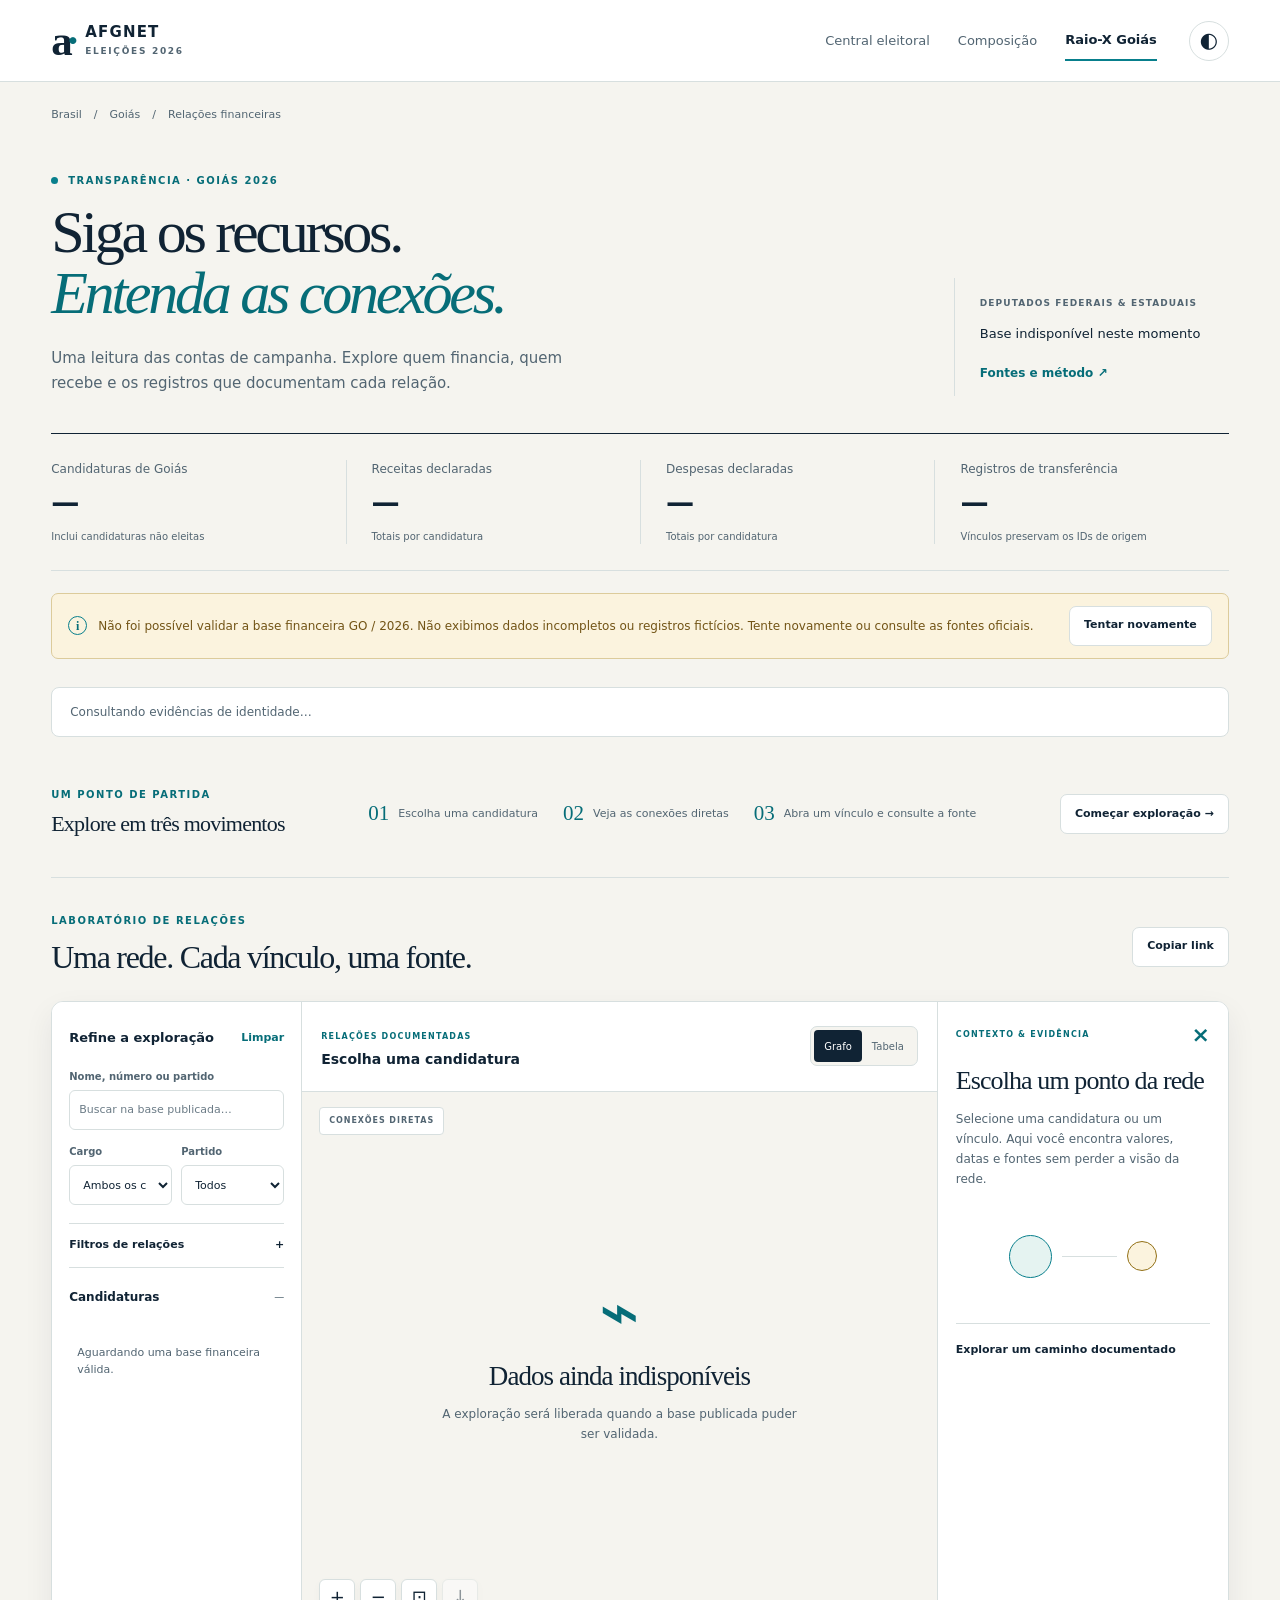
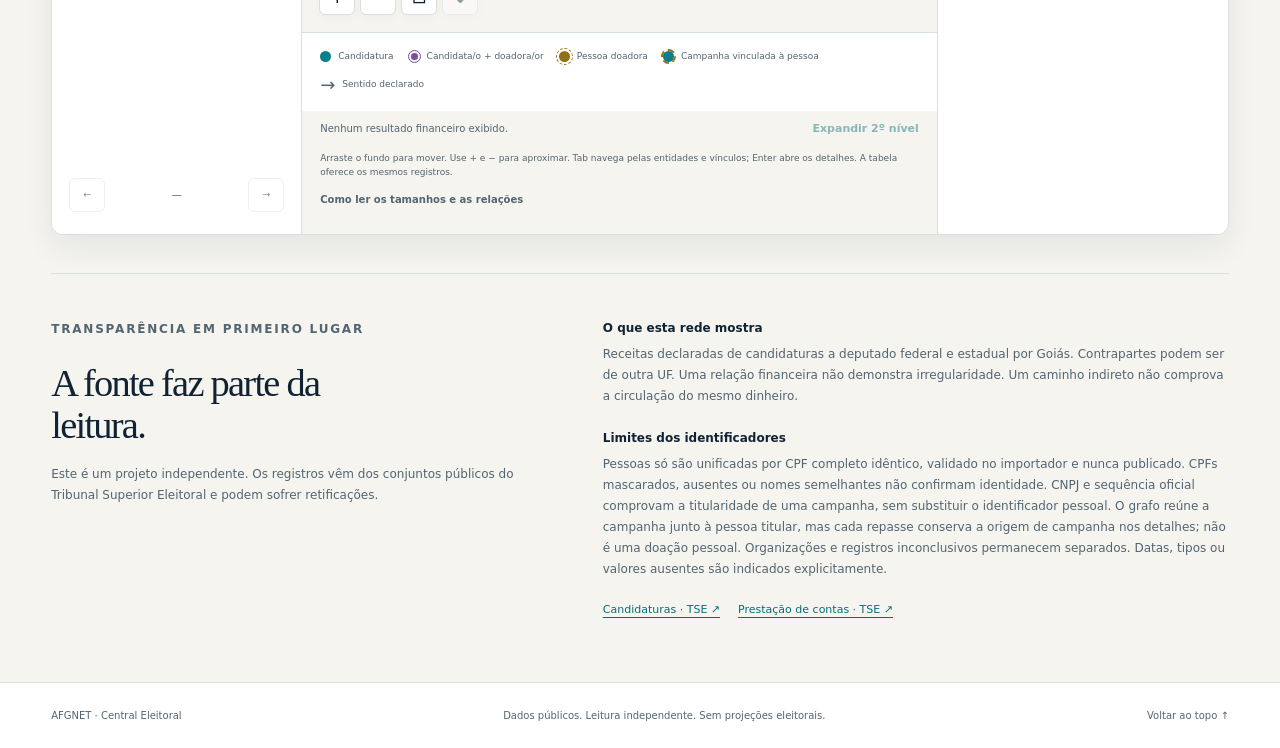
==== commit 4bc2afe9: "feat(raio-x): read proven people identities and campaign roles safely" ====
--- a/web/public/eleicoes/goias/raio-x/index.html
+++ b/web/public/eleicoes/goias/raio-x/index.html
@@ -31,6 +31,7 @@
       <div class="metric"><small>Registros de transferência</small><strong id="n-edges" class="skeleton">—</strong><span>Vínculos preservam os IDs de origem</span></div>
     </section>
     <div id="notice" class="notice" role="status"><span class="notice-icon" aria-hidden="true">i</span><p>Carregando o conjunto publicado. Valores e conexões só aparecem após a validação da base.</p></div>
+    <p id="identity-summary" class="identity-summary" aria-live="polite">Consultando evidências de identidade…</p>
     <section class="guided" aria-labelledby="guide-title"><div><p class="eyebrow">UM PONTO DE PARTIDA</p><h2 id="guide-title">Explore em três movimentos</h2></div><ol><li><span>01</span> Escolha uma candidatura</li><li><span>02</span> Veja as conexões diretas</li><li><span>03</span> Abra um vínculo e consulte a fonte</li></ol><button type="button" class="secondary-button" id="guide-start">Começar exploração <span aria-hidden="true">→</span></button></section>
     <section id="workspace" class="workspace" aria-labelledby="workspace-title">
       <div class="workspace-heading"><div><p class="eyebrow">LABORATÓRIO DE RELAÇÕES</p><h2 id="workspace-title">Uma rede. Cada vínculo, uma fonte.</h2></div><button class="secondary-button mobile-filter-toggle" type="button" id="filters-toggle" aria-controls="filters-panel" aria-expanded="false">Filtros e candidaturas <span id="filter-count">0</span></button><button class="secondary-button" type="button" id="share-button">Copiar link</button></div>
@@ -41,7 +42,7 @@
             <label for="search">Nome, número ou partido</label><input id="search" type="search" placeholder="Buscar na base publicada…">
             <div class="filter-row"><div><label for="office">Cargo</label><select id="office"><option value="">Ambos os cargos</option><option value="deputado federal">Federal</option><option value="deputado estadual">Estadual</option></select></div><div><label for="party">Partido</label><select id="party"><option value="">Todos</option></select></div></div>
             <details class="advanced-filters"><summary>Filtros de relações <span aria-hidden="true">+</span></summary>
-              <label for="entity-kind">Tipo de entidade no vínculo</label><select id="entity-kind"><option value="">Todos os tipos</option><option value="candidate">Candidatura identificada</option><option value="counterparty">Contraparte · tipo não informado</option></select>
+              <label for="identity-direction">Conexões da pessoa selecionada</label><select id="identity-direction"><option value="">Todos os papéis</option><option value="incoming">Repasses recebidos</option><option value="outgoing">Repasses realizados</option><option value="personal">Doações pessoais realizadas</option><option value="campaign">Repasses da campanha vinculada</option></select><label for="entity-kind">Tipo de entidade no vínculo</label><select id="entity-kind"><option value="">Todos os tipos</option><option value="candidate">Candidatura identificada</option><option value="multi">Candidata/o com vários papéis</option><option value="donor">Pessoa exclusivamente doadora</option><option value="organization">Organização</option><option value="unknown">Identidade não confirmada</option><option value="counterparty">Contraparte · base anterior</option></select>
               <label for="connection-type">Categoria declarada</label><select id="connection-type"><option value="">Todas as categorias</option></select>
               <label for="financier">Origem / financiador</label><input id="financier" type="search" placeholder="Nome da origem">
               <label for="recipient">Destino / favorecido</label><input id="recipient" type="search" placeholder="Nome do destino">
@@ -62,7 +63,7 @@
             <div class="graph-badge" id="graph-depth">CONEXÕES DIRETAS</div>
           </div>
           <div class="table-container" id="table-container" hidden><div class="table-scroll"><table><caption class="sr-only">Transferências documentadas no contexto atual</caption><thead><tr><th scope="col">Origem → destino</th><th scope="col">Valor</th><th scope="col">Data</th><th scope="col">Registro</th></tr></thead><tbody id="transfer-table"></tbody></table></div><div class="pagination table-pagination"><button id="table-prev" type="button" aria-label="Página anterior de transferências">←</button><span id="table-page">—</span><button id="table-next" type="button" aria-label="Próxima página de transferências">→</button></div></div>
-          <div class="graph-legend" aria-label="Legenda do grafo"><button type="button" class="legend-item" data-kind="candidate"><span class="node-symbol candidate-symbol" aria-hidden="true"></span>Candidatura</button><button type="button" class="legend-item" data-kind="counterparty"><span class="node-symbol counterpart-symbol" aria-hidden="true"></span>Contraparte · tipo não informado</button><span class="legend-item"><span class="arrow-symbol" aria-hidden="true">→</span>Sentido declarado</span></div>
+          <div class="graph-legend" aria-label="Legenda do grafo"><button type="button" class="legend-item" data-kind="candidate"><span class="node-symbol candidate-symbol" aria-hidden="true"></span>Candidatura</button><button type="button" class="legend-item" data-kind="multi"><span class="node-symbol multi-symbol" aria-hidden="true"></span>Candidata/o + doadora/or</button><button type="button" class="legend-item" data-kind="donor"><span class="node-symbol counterpart-symbol" aria-hidden="true"></span>Pessoa doadora</button><span class="legend-item"><span class="node-symbol campaign-symbol" aria-hidden="true"></span>Campanha vinculada à pessoa</span><span class="legend-item"><span class="arrow-symbol" aria-hidden="true">→</span>Sentido declarado</span></div>
           <div class="graph-footer"><p id="graph-summary" aria-live="polite">Aguardando base.</p><button type="button" id="expand-neighbors" class="text-button" disabled>Expandir 2º nível</button></div>
           <p id="graph-instructions" class="graph-help">Arraste o fundo para mover. Use + e − para aproximar. Tab navega pelas entidades e vínculos; Enter abre os detalhes. A tabela oferece os mesmos registros.</p>
           <details class="scale-details"><summary>Como ler os tamanhos e as relações</summary><p>O raio de cada nó segue a raiz quadrada do volume financeiro documentado em seu contexto. A espessura do vínculo segue a raiz quadrada da soma dos valores informados entre a mesma origem, destino e categoria. Valores ausentes mantêm um tamanho mínimo. Um vínculo pode reunir vários registros: abra os detalhes para inspecionar cada ID.</p><p>O segundo nível mostra outras relações reais das entidades vizinhas. Proximidade visual não significa transferência direta. A rede prioriza os maiores valores e mostra até 70 entidades e 140 vínculos agregados; a tabela mantém todos os registros do contexto.</p></details>
@@ -72,7 +73,7 @@
         </aside>
       </div>
     </section>
-    <section class="methodology" id="methodology" aria-labelledby="method-title"><div><p class="eyebrow">TRANSPARÊNCIA EM PRIMEIRO LUGAR</p><h2 id="method-title">A fonte faz parte da leitura.</h2><p>Este é um projeto independente. Os registros vêm dos conjuntos públicos do Tribunal Superior Eleitoral e podem sofrer retificações.</p></div><div><h3>O que esta rede mostra</h3><p>Receitas declaradas de candidaturas a deputado federal e estadual por Goiás. Contrapartes podem ser de outra UF. Uma relação financeira não demonstra irregularidade. Um caminho indireto não comprova a circulação do mesmo dinheiro.</p><h3>Limites dos identificadores</h3><p>O ID de uma contraparte e o ID de uma candidatura seguem namespaces diferentes na base atual. Nomes iguais não os tornam a mesma entidade. Quando não há ligação entre esses IDs, não criamos um caminho. Datas, tipos ou valores ausentes são indicados explicitamente.</p><div class="source-links"><a href="https://dadosabertos.tse.jus.br/dataset/candidatos-2026" target="_blank" rel="noopener noreferrer">Candidaturas · TSE ↗</a><a href="https://dadosabertos.tse.jus.br/dataset/prestacao-de-contas-eleitorais-2026" target="_blank" rel="noopener noreferrer">Prestação de contas · TSE ↗</a></div></div></section>
+    <section class="methodology" id="methodology" aria-labelledby="method-title"><div><p class="eyebrow">TRANSPARÊNCIA EM PRIMEIRO LUGAR</p><h2 id="method-title">A fonte faz parte da leitura.</h2><p>Este é um projeto independente. Os registros vêm dos conjuntos públicos do Tribunal Superior Eleitoral e podem sofrer retificações.</p></div><div><h3>O que esta rede mostra</h3><p>Receitas declaradas de candidaturas a deputado federal e estadual por Goiás. Contrapartes podem ser de outra UF. Uma relação financeira não demonstra irregularidade. Um caminho indireto não comprova a circulação do mesmo dinheiro.</p><h3>Limites dos identificadores</h3><p>Pessoas só são unificadas por CPF completo idêntico, validado no importador e nunca publicado. CPFs mascarados, ausentes ou nomes semelhantes não confirmam identidade. CNPJ e sequência oficial comprovam a titularidade de uma campanha, sem substituir o identificador pessoal. O grafo reúne a campanha junto à pessoa titular, mas cada repasse conserva a origem de campanha nos detalhes; não é uma doação pessoal. Organizações e registros inconclusivos permanecem separados. Datas, tipos ou valores ausentes são indicados explicitamente.</p><div class="source-links"><a href="https://dadosabertos.tse.jus.br/dataset/candidatos-2026" target="_blank" rel="noopener noreferrer">Candidaturas · TSE ↗</a><a href="https://dadosabertos.tse.jus.br/dataset/prestacao-de-contas-eleitorais-2026" target="_blank" rel="noopener noreferrer">Prestação de contas · TSE ↗</a></div></div></section>
   </main>
   <footer class="site-footer"><a href="/eleicoes/">AFGNET · Central Eleitoral</a><p>Dados públicos. Leitura independente. Sem projeções eleitorais.</p><a href="#page-title">Voltar ao topo ↑</a></footer>
   <div id="toast" class="toast" role="status" hidden></div>
--- a/web/public/eleicoes/goias/raio-x/finance.css
+++ b/web/public/eleicoes/goias/raio-x/finance.css
@@ -4,3 +4,14 @@
 @media(max-width:900px){.hero{grid-template-columns:1fr;gap:23px}.hero-aside{border-left:0;border-top:1px solid var(--line);padding:16px 0 0;width:auto;display:flex;align-items:center;gap:20px;flex-wrap:wrap}.hero-aside .freshness{margin:0}.scope-label{font-size:8px}.hero{padding-top:8px}.guided{flex-wrap:wrap}.guided ol{order:3;justify-content:flex-start;flex-basis:100%;margin:0;gap:26px}.guided li{max-width:none}.guided .secondary-button{margin-left:auto}.site-header nav{gap:18px;font-size:11px}.metric{padding:0 15px}.metrics strong{font-size:24px}.metric span{font-size:9px}.explorer-layout{grid-template-columns:210px minmax(0,1fr)}.graph-heading{align-items:flex-start;flex-direction:column;gap:12px}.segmented{align-self:flex-end;margin-top:-4px}.graph-container,.table-container{height:490px}.methodology{gap:35px}.graph-legend{gap:8px 12px}}
 @media(max-width:680px){.site-header{min-height:68px;padding:12px 20px;gap:16px}.brand-mark{font-size:35px}.brand{font-size:12px;gap:9px}.brand small{font-size:7px;margin-top:5px}.site-header nav{gap:12px;margin-left:auto}.site-header nav>a:not([aria-current]){display:none}.site-header nav a{font-size:10px}.icon-button{height:36px;width:36px;font-size:19px}main{padding:0 18px 38px}.breadcrumb{padding:20px 0;font-size:10px;gap:9px}.hero h1{font-size:43px}.hero-description{font-size:13px}.hero-aside{gap:10px 18px}.hero-aside .freshness{font-size:11px}.hero-aside .scope-label{flex-basis:100%}.hero{padding-bottom:26px}.metrics{grid-template-columns:1fr 1fr;gap:24px 0;padding:23px 0}.metric{padding:0 0 0 16px}.metric:nth-child(3){border-left:0;padding-left:0}.metric strong{font-size:23px}.metric small{font-size:10px}.metric span{font-size:8px}.notice{font-size:10px;padding:10px 12px;margin-bottom:22px}.guided{gap:15px;padding-bottom:25px;margin-bottom:26px}.guided h2{font-size:19px}.guided .eyebrow{font-size:8px}.guided .secondary-button{font-size:10px;padding:8px 10px}.guided ol{gap:12px;align-items:flex-start}.guided li{font-size:9px;flex:1;gap:5px;align-items:flex-start}.guided li>span{font-size:17px;line-height:1.2}.workspace-heading{flex-wrap:wrap;gap:12px}.workspace-heading>div{flex-basis:100%}.workspace-heading h2{font-size:25px}.workspace-heading .eyebrow{font-size:8px}.workspace-heading .secondary-button{font-size:10px}.mobile-filter-toggle{display:inline-block;flex:1;text-align:left}.explorer-layout{display:flex;flex-direction:column}.filters-panel{display:none;width:100%;height:auto;border-right:0;border-bottom:1px solid var(--line)}.filters-panel.is-open{display:block;max-height:none;overflow:visible}.candidate-list{height:270px}.filters-panel .filter-row{gap:15px}.filters-panel input,.filters-panel select{font-size:12px;min-height:44px}.filters-panel label{font-size:11px}.candidate-button{padding:12px}.candidate-button strong{font-size:12px}.candidate-button small{font-size:10px}.visual-panel{width:100%;border-right:0}.graph-heading{padding:18px 16px;flex-direction:row;align-items:center}.graph-heading h3{font-size:12px}.graph-heading .eyebrow{font-size:7px}.segmented{align-self:auto;margin:0}.segmented button{padding:7px 9px;font-size:9px}.graph-container,.table-container{height:410px}.graph-controls button{width:42px;height:42px}.graph-controls{left:12px;bottom:12px}.graph-badge{font-size:9px;left:12px;top:12px}.graph-legend{padding:13px 14px;gap:9px 14px}.legend-item{font-size:10px}.graph-footer{padding:10px 14px 0}.graph-footer>p{font-size:11px}.graph-footer .text-button{font-size:10px}.graph-help{font-size:10px;margin:12px 14px}.scale-details{margin:0 14px 16px}.scale-details summary{font-size:9px}.detail-panel{width:100%;padding:20px 16px;max-height:none;overflow:visible}.detail-panel h3{font-size:29px}.detail-panel .profile-meta{font-size:12px}.profile-metric strong{font-size:17px}.profile-metric small{font-size:10px}.path-explorer input{min-height:44px;font-size:12px}.methodology{grid-template-columns:1fr;gap:20px;padding-top:32px;margin-top:29px}.methodology h2{font-size:33px;max-width:300px}.methodology .eyebrow{font-size:9px}.methodology p{font-size:12px}.site-footer{flex-direction:column;align-items:flex-start;padding:22px 18px;gap:12px;font-size:10px}.graph-empty h4{font-size:24px}.table-container td:first-child{min-width:160px}.table-container td{padding:12px 9px}.table-container th{padding:12px 9px}.pagination button{height:40px;width:44px}#graph text{font-size:23px;stroke-width:4px}#graph .node-initial{font-size:25px}.record a{font-size:11px}.scale-details summary{font-size:11px}.scale-details{font-size:11px}}
 @media(prefers-reduced-motion:reduce){*,*::before,*::after{animation:none!important;transition:none!important;scroll-behavior:auto!important}}
+
+/* Official identity roles: text, colour and distinct outlines work together. */
+:root{--identity-purple:#7550a0}:root[data-theme=dark]{--identity-purple:#bd9dea}
+.identity-summary{padding:14px 18px;border:1px solid var(--line);background:var(--surface);font-size:12px;line-height:1.7;color:var(--muted);margin:0 0 24px;border-radius:8px}
+.role-badges{display:flex;flex-wrap:wrap;gap:6px}.role-badge{font-size:10px;padding:6px 8px;background:var(--teal-soft);color:var(--teal-text);border-radius:4px;line-height:1.4}
+.identity-evidence{font-size:11px;line-height:1.7;overflow-wrap:anywhere}.identity-evidence a{color:var(--teal-text)}
+#graph .graph-node[data-kind=candidate-donor] circle{fill:var(--identity-purple)}
+#graph .graph-node[data-kind=candidate-campaign] .node-outline{stroke:var(--gold);stroke-dasharray:4 2;stroke-width:3px}
+#graph .graph-node[data-kind=donor] circle,#graph .graph-node[data-kind=organization] circle,#graph .graph-node[data-kind=unknown] circle{fill:var(--gold)}
+#graph .graph-node[data-kind=unknown] .node-outline{stroke-dasharray:2 5}
+.multi-symbol{background:var(--identity-purple);border:2px solid var(--paper);outline:1px solid var(--identity-purple)}.campaign-symbol{background:var(--teal);outline:2px dashed var(--gold)}
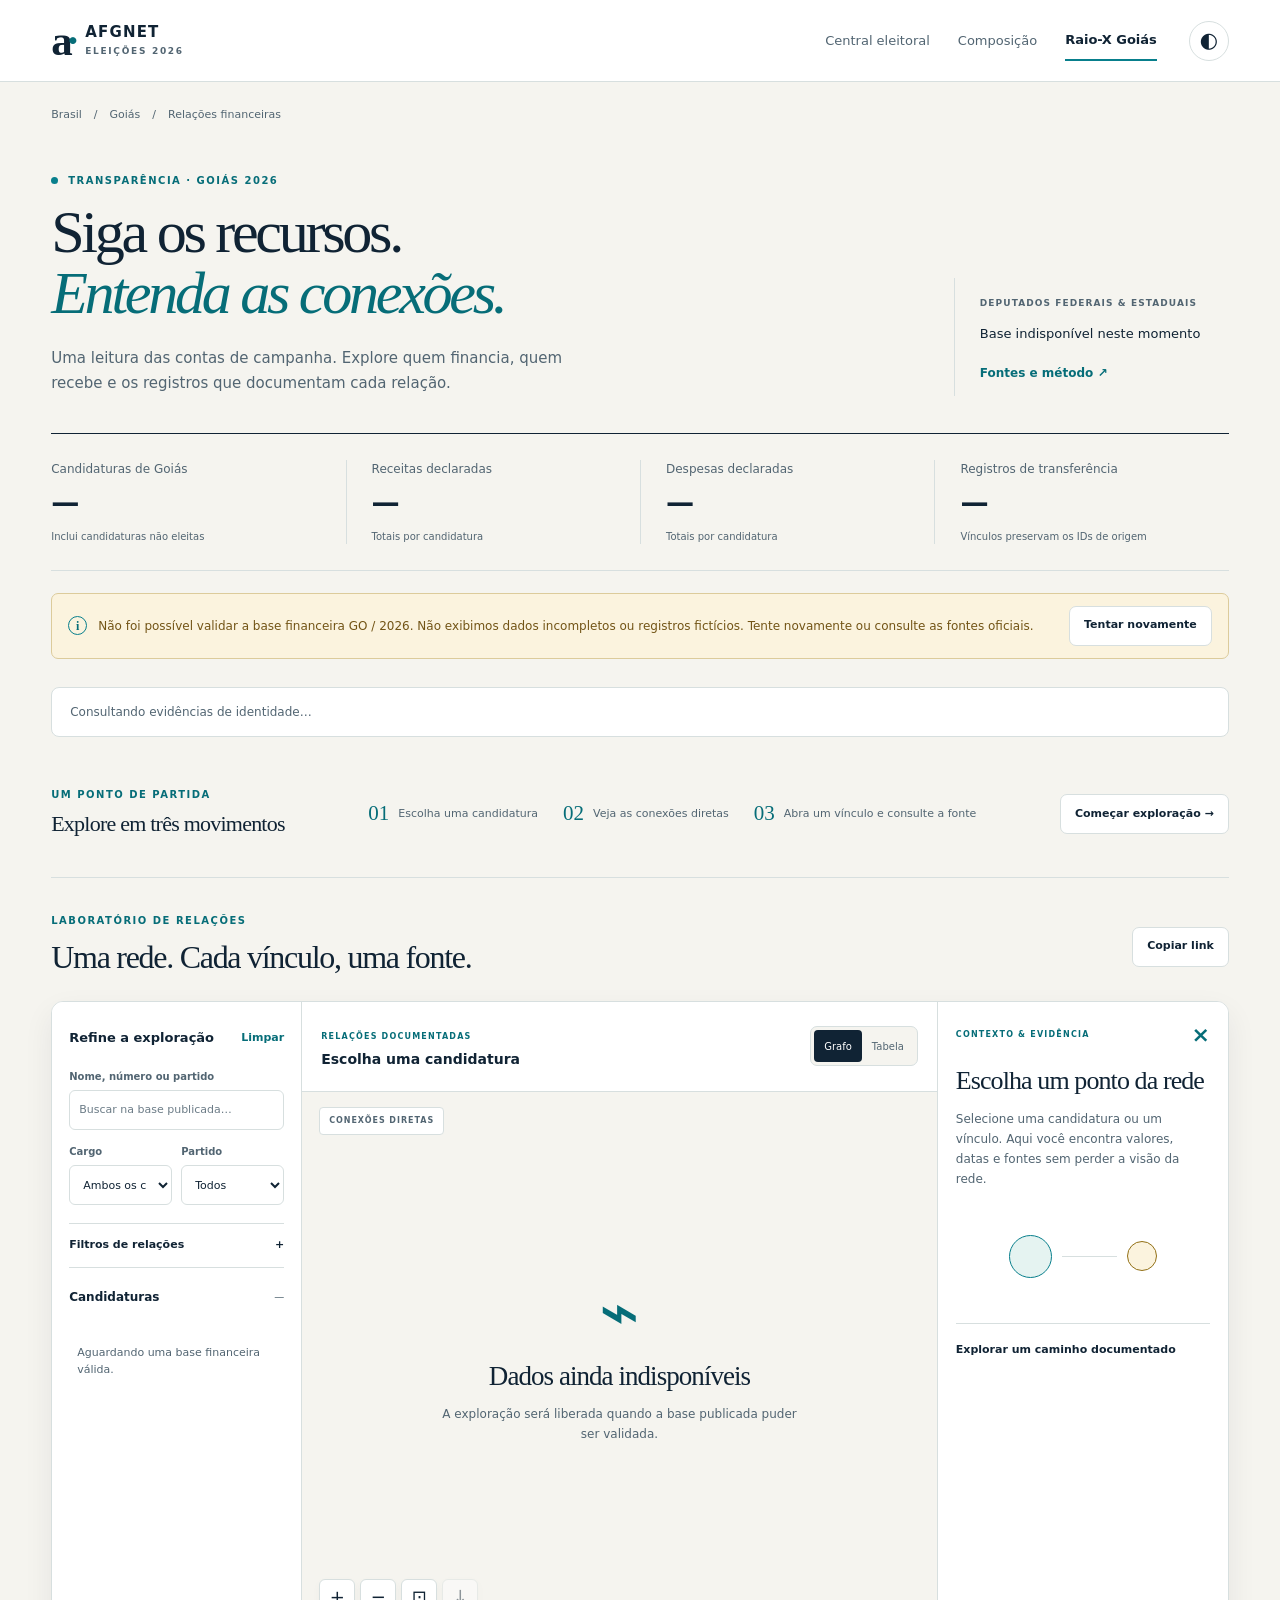
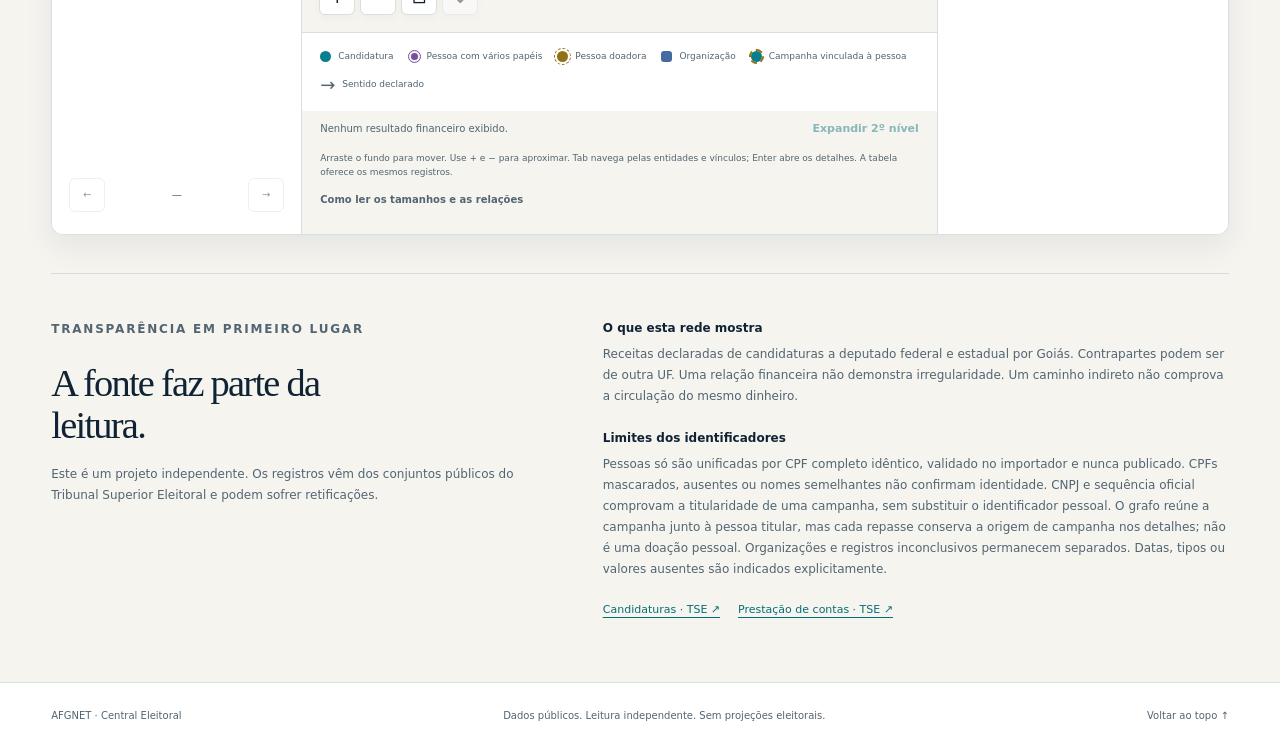
==== commit 3b054f1c: "fix(raio-x): distinguish donor roles and organization symbols" ====
--- a/web/public/eleicoes/goias/raio-x/index.html
+++ b/web/public/eleicoes/goias/raio-x/index.html
@@ -63,7 +63,7 @@
             <div class="graph-badge" id="graph-depth">CONEXÕES DIRETAS</div>
           </div>
           <div class="table-container" id="table-container" hidden><div class="table-scroll"><table><caption class="sr-only">Transferências documentadas no contexto atual</caption><thead><tr><th scope="col">Origem → destino</th><th scope="col">Valor</th><th scope="col">Data</th><th scope="col">Registro</th></tr></thead><tbody id="transfer-table"></tbody></table></div><div class="pagination table-pagination"><button id="table-prev" type="button" aria-label="Página anterior de transferências">←</button><span id="table-page">—</span><button id="table-next" type="button" aria-label="Próxima página de transferências">→</button></div></div>
-          <div class="graph-legend" aria-label="Legenda do grafo"><button type="button" class="legend-item" data-kind="candidate"><span class="node-symbol candidate-symbol" aria-hidden="true"></span>Candidatura</button><button type="button" class="legend-item" data-kind="multi"><span class="node-symbol multi-symbol" aria-hidden="true"></span>Candidata/o + doadora/or</button><button type="button" class="legend-item" data-kind="donor"><span class="node-symbol counterpart-symbol" aria-hidden="true"></span>Pessoa doadora</button><span class="legend-item"><span class="node-symbol campaign-symbol" aria-hidden="true"></span>Campanha vinculada à pessoa</span><span class="legend-item"><span class="arrow-symbol" aria-hidden="true">→</span>Sentido declarado</span></div>
+          <div class="graph-legend" aria-label="Legenda do grafo"><button type="button" class="legend-item" data-kind="candidate"><span class="node-symbol candidate-symbol" aria-hidden="true"></span>Candidatura</button><button type="button" class="legend-item" data-kind="multi"><span class="node-symbol multi-symbol" aria-hidden="true"></span>Pessoa com vários papéis</button><button type="button" class="legend-item" data-kind="donor"><span class="node-symbol counterpart-symbol" aria-hidden="true"></span>Pessoa doadora</button><button type="button" class="legend-item" data-kind="organization"><span class="node-symbol organization-symbol" aria-hidden="true"></span>Organização</button><span class="legend-item"><span class="node-symbol campaign-symbol" aria-hidden="true"></span>Campanha vinculada à pessoa</span><span class="legend-item"><span class="arrow-symbol" aria-hidden="true">→</span>Sentido declarado</span></div>
           <div class="graph-footer"><p id="graph-summary" aria-live="polite">Aguardando base.</p><button type="button" id="expand-neighbors" class="text-button" disabled>Expandir 2º nível</button></div>
           <p id="graph-instructions" class="graph-help">Arraste o fundo para mover. Use + e − para aproximar. Tab navega pelas entidades e vínculos; Enter abre os detalhes. A tabela oferece os mesmos registros.</p>
           <details class="scale-details"><summary>Como ler os tamanhos e as relações</summary><p>O raio de cada nó segue a raiz quadrada do volume financeiro documentado em seu contexto. A espessura do vínculo segue a raiz quadrada da soma dos valores informados entre a mesma origem, destino e categoria. Valores ausentes mantêm um tamanho mínimo. Um vínculo pode reunir vários registros: abra os detalhes para inspecionar cada ID.</p><p>O segundo nível mostra outras relações reais das entidades vizinhas. Proximidade visual não significa transferência direta. A rede prioriza os maiores valores e mostra até 70 entidades e 140 vínculos agregados; a tabela mantém todos os registros do contexto.</p></details>
--- a/web/public/eleicoes/goias/raio-x/finance.css
+++ b/web/public/eleicoes/goias/raio-x/finance.css
@@ -15,3 +15,8 @@
 #graph .graph-node[data-kind=donor] circle,#graph .graph-node[data-kind=organization] circle,#graph .graph-node[data-kind=unknown] circle{fill:var(--gold)}
 #graph .graph-node[data-kind=unknown] .node-outline{stroke-dasharray:2 5}
 .multi-symbol{background:var(--identity-purple);border:2px solid var(--paper);outline:1px solid var(--identity-purple)}.campaign-symbol{background:var(--teal);outline:2px dashed var(--gold)}
+
+:root{--organization-blue:#476b9e}:root[data-theme=dark]{--organization-blue:#99bce7}
+#graph .graph-node[data-kind=organization] circle{fill:var(--organization-blue)}
+#graph .graph-node[data-kind=organization] .node-outline{stroke:var(--organization-blue);stroke-dasharray:none}
+.organization-symbol{border-radius:3px;background:var(--organization-blue)}
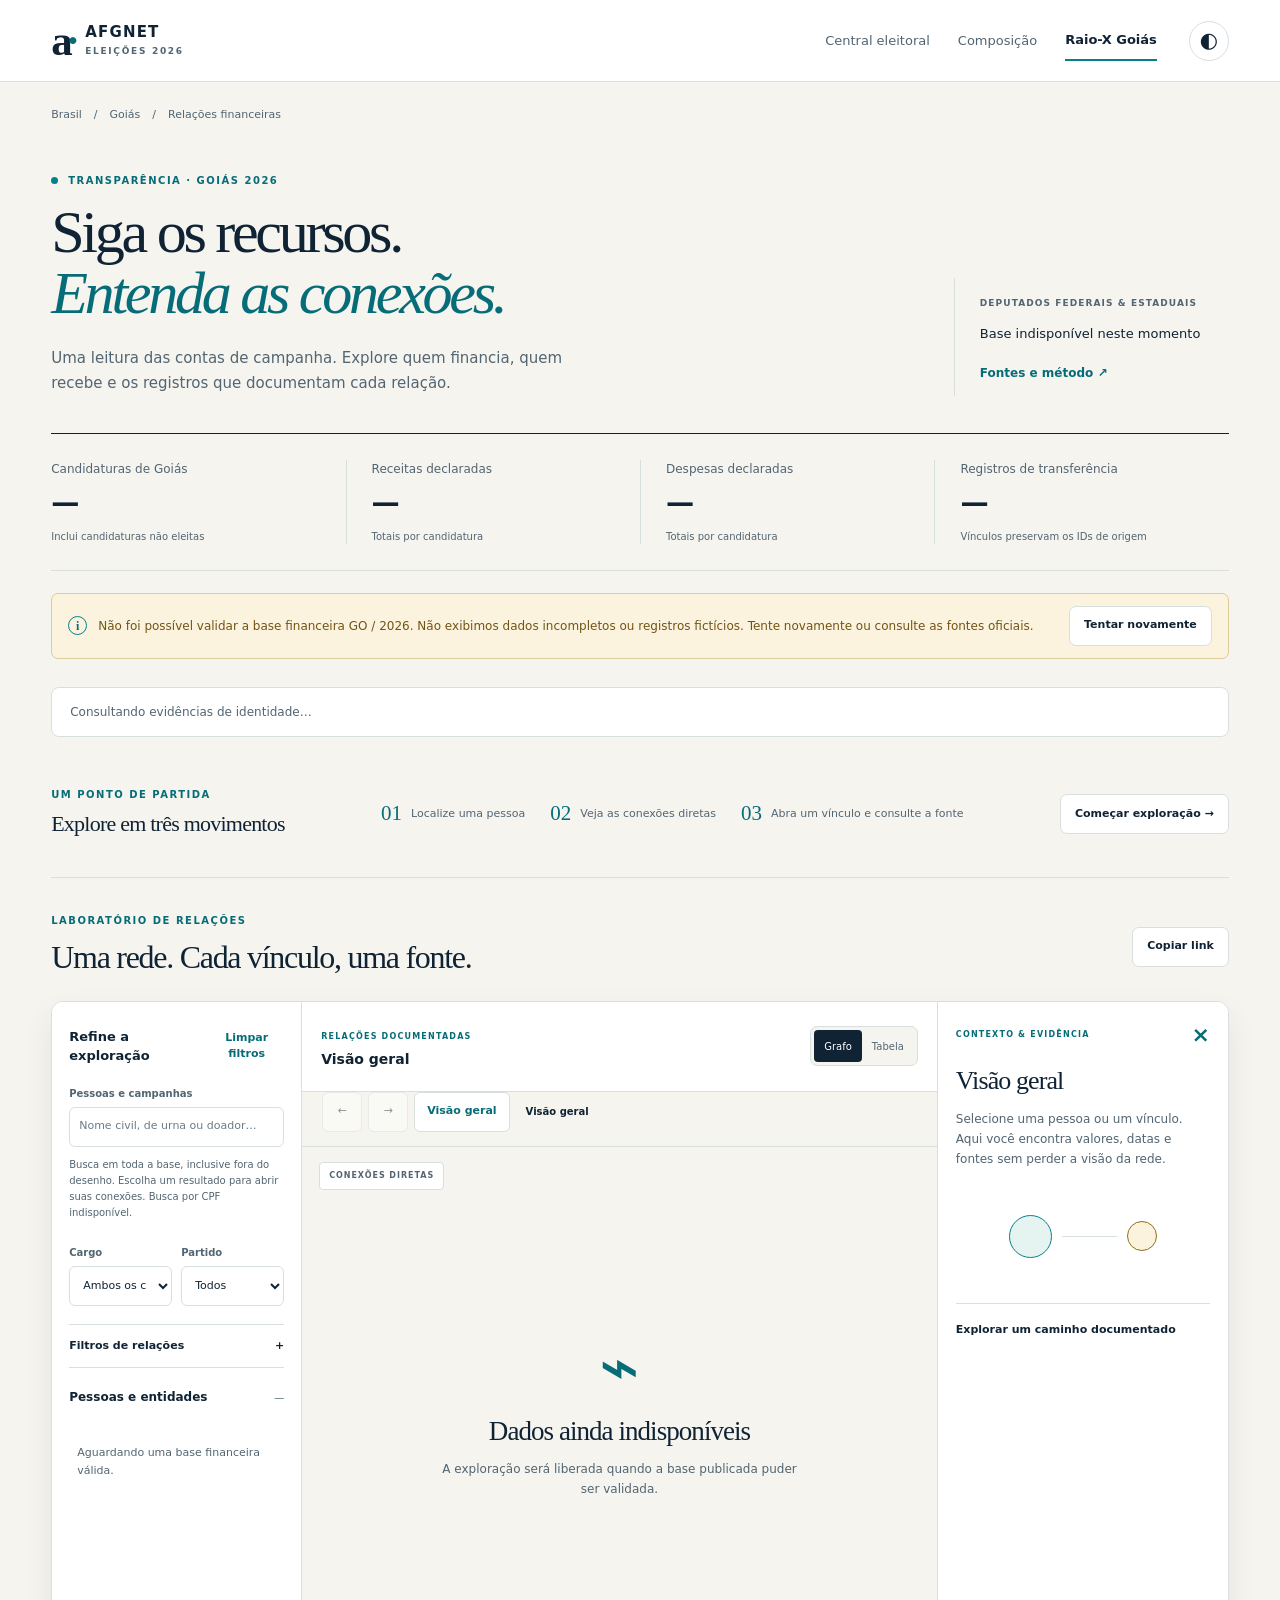
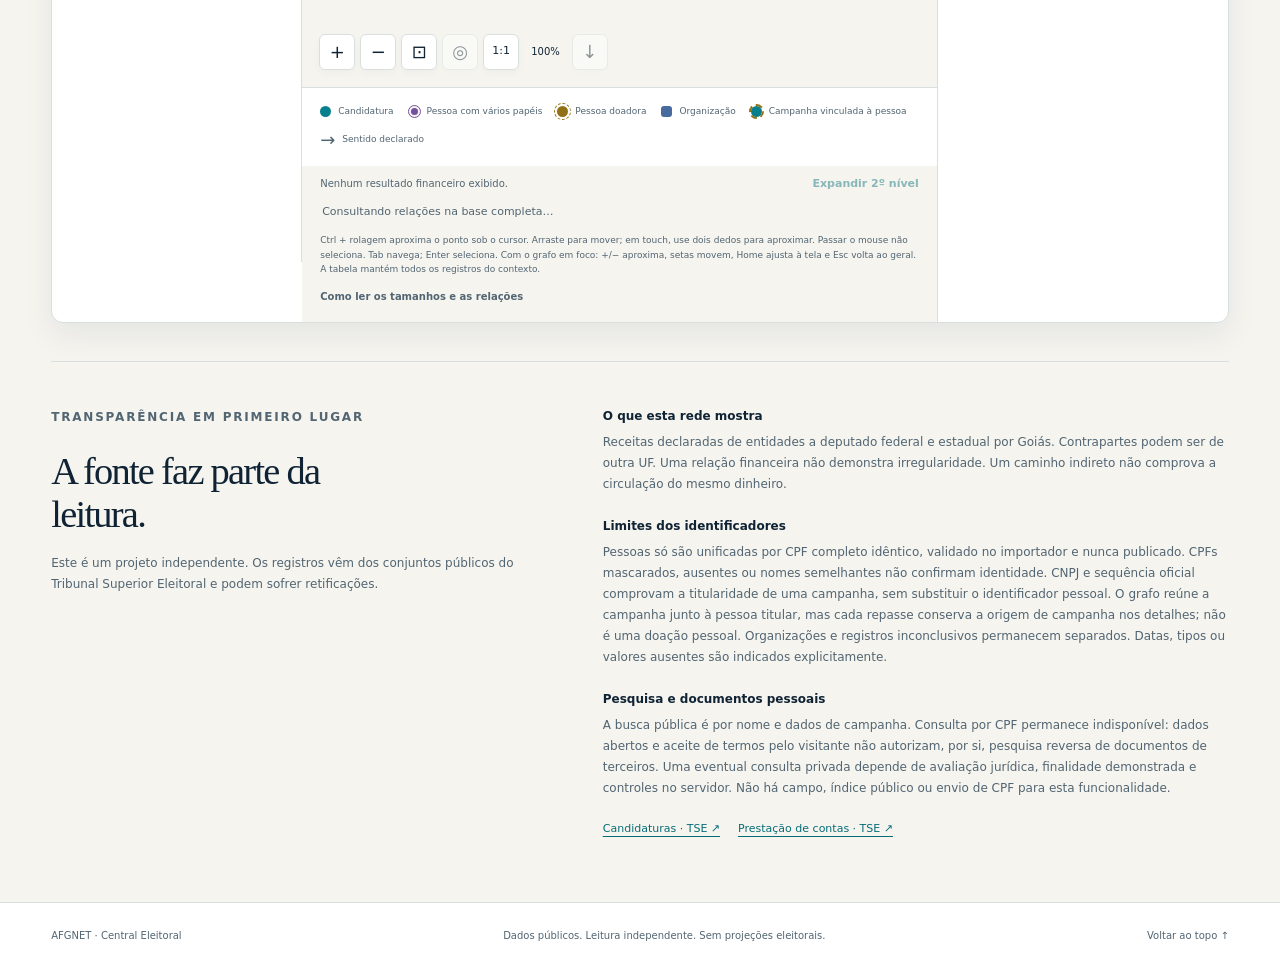
==== commit 5e953786: "fix(raio-x): explore complete identity networks with cursor zoom and history" ====
--- a/web/public/eleicoes/goias/raio-x/index.html
+++ b/web/public/eleicoes/goias/raio-x/index.html
@@ -32,14 +32,14 @@
     </section>
     <div id="notice" class="notice" role="status"><span class="notice-icon" aria-hidden="true">i</span><p>Carregando o conjunto publicado. Valores e conexões só aparecem após a validação da base.</p></div>
     <p id="identity-summary" class="identity-summary" aria-live="polite">Consultando evidências de identidade…</p>
-    <section class="guided" aria-labelledby="guide-title"><div><p class="eyebrow">UM PONTO DE PARTIDA</p><h2 id="guide-title">Explore em três movimentos</h2></div><ol><li><span>01</span> Escolha uma candidatura</li><li><span>02</span> Veja as conexões diretas</li><li><span>03</span> Abra um vínculo e consulte a fonte</li></ol><button type="button" class="secondary-button" id="guide-start">Começar exploração <span aria-hidden="true">→</span></button></section>
+    <section class="guided" aria-labelledby="guide-title"><div><p class="eyebrow">UM PONTO DE PARTIDA</p><h2 id="guide-title">Explore em três movimentos</h2></div><ol><li><span>01</span> Localize uma pessoa</li><li><span>02</span> Veja as conexões diretas</li><li><span>03</span> Abra um vínculo e consulte a fonte</li></ol><button type="button" class="secondary-button" id="guide-start">Começar exploração <span aria-hidden="true">→</span></button></section>
     <section id="workspace" class="workspace" aria-labelledby="workspace-title">
-      <div class="workspace-heading"><div><p class="eyebrow">LABORATÓRIO DE RELAÇÕES</p><h2 id="workspace-title">Uma rede. Cada vínculo, uma fonte.</h2></div><button class="secondary-button mobile-filter-toggle" type="button" id="filters-toggle" aria-controls="filters-panel" aria-expanded="false">Filtros e candidaturas <span id="filter-count">0</span></button><button class="secondary-button" type="button" id="share-button">Copiar link</button></div>
+      <div class="workspace-heading"><div><p class="eyebrow">LABORATÓRIO DE RELAÇÕES</p><h2 id="workspace-title">Uma rede. Cada vínculo, uma fonte.</h2></div><button class="secondary-button mobile-filter-toggle" type="button" id="filters-toggle" aria-controls="filters-panel" aria-expanded="false">Filtros e pessoas <span id="filter-count">0</span></button><button class="secondary-button" type="button" id="share-button">Copiar link</button></div>
       <div class="explorer-layout">
-        <aside class="filters-panel" id="filters-panel" aria-label="Filtros e candidaturas">
-          <div class="panel-heading"><h3>Refine a exploração</h3><button id="reset-filters" type="button" class="text-button">Limpar</button></div>
+        <aside class="filters-panel" id="filters-panel" aria-label="Filtros e pessoas">
+          <div class="panel-heading"><h3>Refine a exploração</h3><button id="reset-filters" type="button" class="text-button">Limpar filtros</button></div>
           <form id="filters-form" autocomplete="off">
-            <label for="search">Nome, número ou partido</label><input id="search" type="search" placeholder="Buscar na base publicada…">
+            <label for="search">Pessoas e campanhas</label><input id="search" type="search" maxlength="160" aria-controls="candidate-list" aria-describedby="search-help" placeholder="Nome civil, de urna ou doador…"><p id="search-help" class="filter-help">Busca em toda a base, inclusive fora do desenho. Escolha um resultado para abrir suas conexões. Busca por CPF indisponível.</p>
             <div class="filter-row"><div><label for="office">Cargo</label><select id="office"><option value="">Ambos os cargos</option><option value="deputado federal">Federal</option><option value="deputado estadual">Estadual</option></select></div><div><label for="party">Partido</label><select id="party"><option value="">Todos</option></select></div></div>
             <details class="advanced-filters"><summary>Filtros de relações <span aria-hidden="true">+</span></summary>
               <label for="identity-direction">Conexões da pessoa selecionada</label><select id="identity-direction"><option value="">Todos os papéis</option><option value="incoming">Repasses recebidos</option><option value="outgoing">Repasses realizados</option><option value="personal">Doações pessoais realizadas</option><option value="campaign">Repasses da campanha vinculada</option></select><label for="entity-kind">Tipo de entidade no vínculo</label><select id="entity-kind"><option value="">Todos os tipos</option><option value="candidate">Candidatura identificada</option><option value="multi">Candidata/o com vários papéis</option><option value="donor">Pessoa exclusivamente doadora</option><option value="organization">Organização</option><option value="unknown">Identidade não confirmada</option><option value="counterparty">Contraparte · base anterior</option></select>
@@ -51,29 +51,32 @@
               <p class="filter-help">Datas e valores ausentes ficam fora de intervalos definidos. Zero é um valor informado.</p>
             </details>
           </form>
-          <div class="candidate-heading"><h3>Candidaturas</h3><span id="list-count">—</span></div><div id="candidate-list" class="candidate-list" aria-live="polite"><div class="loading-rows" aria-label="Carregando candidaturas"><div class="skeleton"></div><div class="skeleton"></div><div class="skeleton"></div></div></div>
-          <div class="pagination"><button type="button" id="candidate-prev" aria-label="Página anterior de candidaturas">←</button><span id="candidate-page">—</span><button type="button" id="candidate-next" aria-label="Próxima página de candidaturas">→</button></div>
+          <div class="candidate-heading"><h3>Pessoas e entidades</h3><span id="list-count">—</span></div><div id="candidate-list" class="candidate-list" aria-live="polite"><div class="loading-rows" aria-label="Carregando entidades"><div class="skeleton"></div><div class="skeleton"></div><div class="skeleton"></div></div></div>
+          <div class="pagination"><button type="button" id="candidate-prev" aria-label="Página anterior de entidades">←</button><span id="candidate-page">—</span><button type="button" id="candidate-next" aria-label="Próxima página de entidades">→</button></div>
         </aside>
         <div class="visual-panel">
-          <div class="graph-heading"><div><span class="eyebrow">RELAÇÕES DOCUMENTADAS</span><h3 id="graph-title">Escolha uma candidatura</h3></div><div class="segmented" role="group" aria-label="Modo de visualização"><button id="graph-view-button" type="button" aria-pressed="true">Grafo</button><button id="table-view-button" type="button" aria-pressed="false">Tabela</button></div></div>
+          <div class="graph-heading"><div><span class="eyebrow">RELAÇÕES DOCUMENTADAS</span><h3 id="graph-title">Visão geral</h3></div><div class="segmented" role="group" aria-label="Modo de visualização"><button id="graph-view-button" type="button" aria-pressed="true">Grafo</button><button id="table-view-button" type="button" aria-pressed="false">Tabela</button></div></div>
+          <nav class="exploration-navigation" aria-label="Histórico da exploração"><div class="navigation-controls"><button type="button" id="navigation-back" aria-label="Voltar à entidade anterior" disabled>←</button><button type="button" id="navigation-forward" aria-label="Avançar à próxima entidade" disabled>→</button><button type="button" id="overview-button" aria-pressed="true">Visão geral</button></div><div id="navigation-trail" class="navigation-trail"></div></nav>
           <div id="graph-container" class="graph-container" aria-busy="true">
-            <svg id="graph" viewBox="0 0 900 620" role="group" aria-label="Grafo navegável de relações financeiras" aria-describedby="graph-instructions"><defs><marker id="flow-arrow" markerWidth="9" markerHeight="9" refX="8" refY="4.5" orient="auto" markerUnits="userSpaceOnUse"><path d="M0,0 L9,4.5 L0,9 Z" fill="currentColor"></path></marker></defs><g id="graph-viewport"></g></svg>
+            <svg id="graph" tabindex="0" viewBox="0 0 900 620" role="group" aria-label="Grafo navegável de relações financeiras" aria-describedby="graph-instructions"><defs><marker id="flow-arrow" markerWidth="9" markerHeight="9" refX="8" refY="4.5" orient="auto" markerUnits="userSpaceOnUse"><path d="M0,0 L9,4.5 L0,9 Z" fill="currentColor"></path></marker></defs><g id="graph-viewport"></g></svg>
+            <div id="graph-tooltip" class="graph-tooltip" role="tooltip" hidden></div>
             <div class="graph-empty" id="graph-empty"><span class="empty-glyph" aria-hidden="true">⌁</span><h4>Preparando a exploração</h4><p>Conexões são desenhadas apenas a partir dos registros publicados.</p></div>
-            <div class="graph-controls" role="group" aria-label="Controles do grafo"><button type="button" id="zoom-in" aria-label="Aproximar grafo">+</button><button type="button" id="zoom-out" aria-label="Afastar grafo">−</button><button type="button" id="fit-graph" aria-label="Ajustar grafo à tela">⊡</button><button type="button" id="export-graph" aria-label="Exportar grafo como imagem SVG">↓</button></div>
+            <div class="graph-controls" role="group" aria-label="Controles do grafo"><button type="button" id="zoom-in" aria-label="Aproximar grafo">+</button><button type="button" id="zoom-out" aria-label="Afastar grafo">−</button><button type="button" id="fit-graph" aria-label="Ajustar grafo à tela">⊡</button><button type="button" id="center-selection" aria-label="Centralizar selecionado" disabled>◎</button><button type="button" id="reset-zoom" aria-label="Redefinir zoom para 100%">1:1</button><output id="zoom-level" aria-label="Nível de zoom">100%</output><button type="button" id="export-graph" aria-label="Exportar grafo como imagem SVG">↓</button></div>
             <div class="graph-badge" id="graph-depth">CONEXÕES DIRETAS</div>
           </div>
           <div class="table-container" id="table-container" hidden><div class="table-scroll"><table><caption class="sr-only">Transferências documentadas no contexto atual</caption><thead><tr><th scope="col">Origem → destino</th><th scope="col">Valor</th><th scope="col">Data</th><th scope="col">Registro</th></tr></thead><tbody id="transfer-table"></tbody></table></div><div class="pagination table-pagination"><button id="table-prev" type="button" aria-label="Página anterior de transferências">←</button><span id="table-page">—</span><button id="table-next" type="button" aria-label="Próxima página de transferências">→</button></div></div>
           <div class="graph-legend" aria-label="Legenda do grafo"><button type="button" class="legend-item" data-kind="candidate"><span class="node-symbol candidate-symbol" aria-hidden="true"></span>Candidatura</button><button type="button" class="legend-item" data-kind="multi"><span class="node-symbol multi-symbol" aria-hidden="true"></span>Pessoa com vários papéis</button><button type="button" class="legend-item" data-kind="donor"><span class="node-symbol counterpart-symbol" aria-hidden="true"></span>Pessoa doadora</button><button type="button" class="legend-item" data-kind="organization"><span class="node-symbol organization-symbol" aria-hidden="true"></span>Organização</button><span class="legend-item"><span class="node-symbol campaign-symbol" aria-hidden="true"></span>Campanha vinculada à pessoa</span><span class="legend-item"><span class="arrow-symbol" aria-hidden="true">→</span>Sentido declarado</span></div>
           <div class="graph-footer"><p id="graph-summary" aria-live="polite">Aguardando base.</p><button type="button" id="expand-neighbors" class="text-button" disabled>Expandir 2º nível</button></div>
-          <p id="graph-instructions" class="graph-help">Arraste o fundo para mover. Use + e − para aproximar. Tab navega pelas entidades e vínculos; Enter abre os detalhes. A tabela oferece os mesmos registros.</p>
-          <details class="scale-details"><summary>Como ler os tamanhos e as relações</summary><p>O raio de cada nó segue a raiz quadrada do volume financeiro documentado em seu contexto. A espessura do vínculo segue a raiz quadrada da soma dos valores informados entre a mesma origem, destino e categoria. Valores ausentes mantêm um tamanho mínimo. Um vínculo pode reunir vários registros: abra os detalhes para inspecionar cada ID.</p><p>O segundo nível mostra outras relações reais das entidades vizinhas. Proximidade visual não significa transferência direta. A rede prioriza os maiores valores e mostra até 70 entidades e 140 vínculos agregados; a tabela mantém todos os registros do contexto.</p></details>
+          <p id="connection-coverage" class="connection-coverage" aria-live="polite">Consultando relações na base completa…</p>
+          <p id="graph-instructions" class="graph-help">Ctrl + rolagem aproxima o ponto sob o cursor. Arraste para mover; em touch, use dois dedos para aproximar. Passar o mouse não seleciona. Tab navega; Enter seleciona. Com o grafo em foco: +/− aproxima, setas movem, Home ajusta à tela e Esc volta ao geral. A tabela mantém todos os registros do contexto.</p>
+          <details class="scale-details"><summary>Como ler os tamanhos e as relações</summary><p>O raio de cada nó segue a raiz quadrada do volume financeiro documentado em seu contexto. A espessura do vínculo segue a raiz quadrada da soma dos valores informados entre a mesma origem, destino e categoria. Valores ausentes mantêm um tamanho mínimo. Um vínculo pode reunir vários registros: abra os detalhes para inspecionar cada ID.</p><p>O primeiro nível contém apenas registros diretos da entidade, consultados no índice completo. O segundo e o terceiro níveis expandem relações documentadas dos vizinhos, sob os mesmos filtros explícitos. Proximidade visual não significa transferência direta. A rede prioriza os maiores valores e mostra até 70 entidades e 140 vínculos agregados; a tabela mantém todos os registros do contexto.</p></details>
         </div>
-        <aside class="detail-panel" id="detail-panel" aria-labelledby="detail-title"><div class="panel-heading"><span class="eyebrow">CONTEXTO & EVIDÊNCIA</span><button type="button" id="clear-selection" class="text-button" aria-label="Limpar seleção">×</button></div><h3 id="detail-title">Escolha um ponto da rede</h3><div id="detail-content"><p class="muted">Selecione uma candidatura ou um vínculo. Aqui você encontra valores, datas e fontes sem perder a visão da rede.</p><div class="context-illustration" aria-hidden="true"><span></span><i></i><span></span></div></div>
+        <aside class="detail-panel" id="detail-panel" aria-labelledby="detail-title"><div class="panel-heading"><span class="eyebrow">CONTEXTO & EVIDÊNCIA</span><button type="button" id="clear-selection" class="text-button" aria-label="Limpar seleção">×</button></div><h3 id="detail-title">Visão geral</h3><div id="detail-content"><p class="muted">Selecione uma pessoa ou um vínculo. Aqui você encontra valores, datas e fontes sem perder a visão da rede.</p><div class="context-illustration" aria-hidden="true"><span></span><i></i><span></span></div></div>
           <details class="path-explorer" id="path-explorer"><summary>Explorar um caminho documentado</summary><p class="filter-help">Procura até 4 etapas, no sentido das transferências e dentro dos filtros. Identidades nunca são unidas pelo nome.</p><p class="path-origin">Origem: <strong id="path-origin">selecione uma entidade</strong></p><label for="path-search">Destino do caminho</label><input type="search" id="path-search" role="combobox" aria-autocomplete="list" aria-controls="path-options" aria-expanded="false" placeholder="Buscar entidade pelo nome"><div id="path-options" class="path-options" role="listbox" aria-label="Destinos encontrados"></div><div id="path-result" class="path-result" aria-live="polite"></div></details>
         </aside>
       </div>
     </section>
-    <section class="methodology" id="methodology" aria-labelledby="method-title"><div><p class="eyebrow">TRANSPARÊNCIA EM PRIMEIRO LUGAR</p><h2 id="method-title">A fonte faz parte da leitura.</h2><p>Este é um projeto independente. Os registros vêm dos conjuntos públicos do Tribunal Superior Eleitoral e podem sofrer retificações.</p></div><div><h3>O que esta rede mostra</h3><p>Receitas declaradas de candidaturas a deputado federal e estadual por Goiás. Contrapartes podem ser de outra UF. Uma relação financeira não demonstra irregularidade. Um caminho indireto não comprova a circulação do mesmo dinheiro.</p><h3>Limites dos identificadores</h3><p>Pessoas só são unificadas por CPF completo idêntico, validado no importador e nunca publicado. CPFs mascarados, ausentes ou nomes semelhantes não confirmam identidade. CNPJ e sequência oficial comprovam a titularidade de uma campanha, sem substituir o identificador pessoal. O grafo reúne a campanha junto à pessoa titular, mas cada repasse conserva a origem de campanha nos detalhes; não é uma doação pessoal. Organizações e registros inconclusivos permanecem separados. Datas, tipos ou valores ausentes são indicados explicitamente.</p><div class="source-links"><a href="https://dadosabertos.tse.jus.br/dataset/candidatos-2026" target="_blank" rel="noopener noreferrer">Candidaturas · TSE ↗</a><a href="https://dadosabertos.tse.jus.br/dataset/prestacao-de-contas-eleitorais-2026" target="_blank" rel="noopener noreferrer">Prestação de contas · TSE ↗</a></div></div></section>
+    <section class="methodology" id="methodology" aria-labelledby="method-title"><div><p class="eyebrow">TRANSPARÊNCIA EM PRIMEIRO LUGAR</p><h2 id="method-title">A fonte faz parte da leitura.</h2><p>Este é um projeto independente. Os registros vêm dos conjuntos públicos do Tribunal Superior Eleitoral e podem sofrer retificações.</p></div><div><h3>O que esta rede mostra</h3><p>Receitas declaradas de entidades a deputado federal e estadual por Goiás. Contrapartes podem ser de outra UF. Uma relação financeira não demonstra irregularidade. Um caminho indireto não comprova a circulação do mesmo dinheiro.</p><h3>Limites dos identificadores</h3><p>Pessoas só são unificadas por CPF completo idêntico, validado no importador e nunca publicado. CPFs mascarados, ausentes ou nomes semelhantes não confirmam identidade. CNPJ e sequência oficial comprovam a titularidade de uma campanha, sem substituir o identificador pessoal. O grafo reúne a campanha junto à pessoa titular, mas cada repasse conserva a origem de campanha nos detalhes; não é uma doação pessoal. Organizações e registros inconclusivos permanecem separados. Datas, tipos ou valores ausentes são indicados explicitamente.</p><h3>Pesquisa e documentos pessoais</h3><p>A busca pública é por nome e dados de campanha. Consulta por CPF permanece indisponível: dados abertos e aceite de termos pelo visitante não autorizam, por si, pesquisa reversa de documentos de terceiros. Uma eventual consulta privada depende de avaliação jurídica, finalidade demonstrada e controles no servidor. Não há campo, índice público ou envio de CPF para esta funcionalidade.</p><div class="source-links"><a href="https://dadosabertos.tse.jus.br/dataset/candidatos-2026" target="_blank" rel="noopener noreferrer">Candidaturas · TSE ↗</a><a href="https://dadosabertos.tse.jus.br/dataset/prestacao-de-contas-eleitorais-2026" target="_blank" rel="noopener noreferrer">Prestação de contas · TSE ↗</a></div></div></section>
   </main>
   <footer class="site-footer"><a href="/eleicoes/">AFGNET · Central Eleitoral</a><p>Dados públicos. Leitura independente. Sem projeções eleitorais.</p><a href="#page-title">Voltar ao topo ↑</a></footer>
   <div id="toast" class="toast" role="status" hidden></div>
--- a/web/public/eleicoes/goias/raio-x/finance.css
+++ b/web/public/eleicoes/goias/raio-x/finance.css
@@ -20,3 +20,12 @@
 #graph .graph-node[data-kind=organization] circle{fill:var(--organization-blue)}
 #graph .graph-node[data-kind=organization] .node-outline{stroke:var(--organization-blue);stroke-dasharray:none}
 .organization-symbol{border-radius:3px;background:var(--organization-blue)}
+
+/* Exploration controls preserve the existing editorial visual system. */
+.exploration-navigation{padding:0 20px 14px;border-bottom:1px solid var(--line);display:flex;flex-wrap:wrap;gap:10px;align-items:center}.navigation-controls{display:flex;gap:6px;align-items:center}.navigation-controls button{min-height:40px;min-width:40px;padding:8px 12px;border:1px solid var(--line);border-radius:6px;background:var(--surface);color:var(--ink);font:inherit;font-size:11px;cursor:pointer}.navigation-controls #overview-button{color:var(--teal-text);font-weight:700}.navigation-trail{display:flex;gap:6px;align-items:center;flex-wrap:wrap;min-width:0}.navigation-trail button{max-width:165px;text-overflow:ellipsis;overflow:hidden;white-space:nowrap;min-height:36px;background:none;border:0;color:var(--muted);font:inherit;font-size:10px;cursor:pointer}.navigation-trail button[aria-current]{color:var(--ink);font-weight:700;opacity:1}.navigation-trail>span{color:var(--muted);font-size:11px}
+.search-role{display:block;color:var(--teal-text);font-size:10px;margin:5px 0}.search-identity{color:var(--muted)}.connection-coverage{margin:10px 20px;color:var(--muted);font-size:11px;line-height:1.6}
+.graph-tooltip{position:absolute;z-index:5;pointer-events:none;white-space:pre-line;width:max-content;max-width:min(250px,calc(100% - 16px));padding:10px 12px;background:var(--surface);color:var(--ink);border:1px solid var(--line);border-radius:6px;box-shadow:0 5px 20px #0002;font-size:11px;line-height:1.6;overflow-wrap:anywhere}.graph-controls{align-items:center;flex-wrap:wrap;max-width:calc(100% - 24px)}.graph-controls output{padding:0 7px;color:var(--ink);font-size:10px;font-variant-numeric:tabular-nums}.graph-controls #reset-zoom{font-size:11px}
+#graph{touch-action:none;outline-offset:-4px}#graph .graph-node.is-hovered>circle:not(.node-hit){stroke:var(--ink);stroke-width:3px}#graph .graph-edge.is-related .edge-line{stroke:var(--teal);stroke-opacity:.85}#graph .graph-node.is-dimmed,#graph .graph-edge.is-dimmed{opacity:.22}#graph .edge-value-label{fill:var(--ink);paint-order:stroke;stroke:var(--paper);pointer-events:none}#graph .node-label{pointer-events:none}#graph .node-initial{font-size:13px}
+@media(max-width:680px){.exploration-navigation{padding:0 14px 12px;gap:6px}.navigation-controls button{min-height:44px;min-width:44px}.navigation-trail button{max-width:130px;min-height:44px}.connection-coverage{margin:10px 14px;font-size:10px}.graph-controls{gap:3px}.graph-controls button{width:40px;height:44px}.graph-controls output{padding:0 3px}.graph-tooltip{font-size:12px}}
+
+.official-names{font-size:11px;color:var(--muted);line-height:1.7;margin:12px 0}.official-names summary{cursor:pointer;min-height:32px}#graph .graph-nodes{animation:network-reveal .16s ease-out}@keyframes network-reveal{from{opacity:.6}to{opacity:1}}
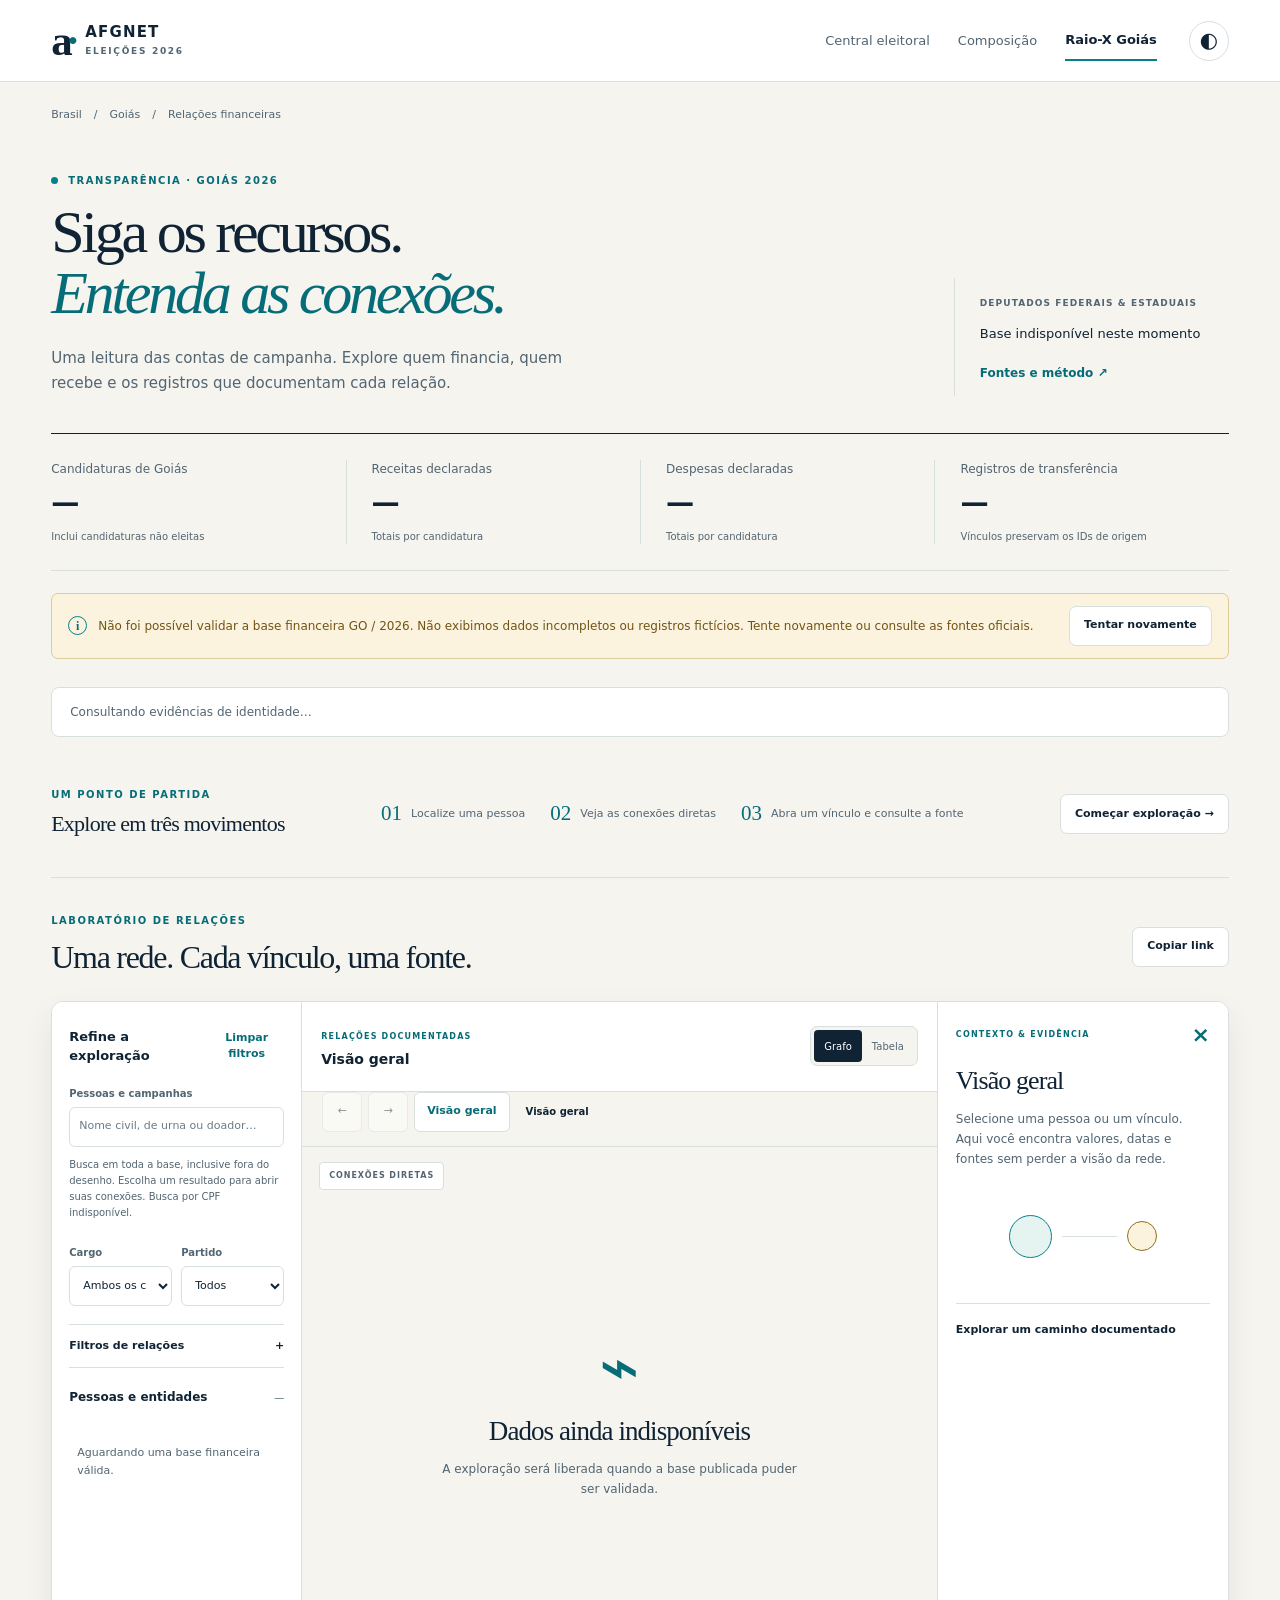
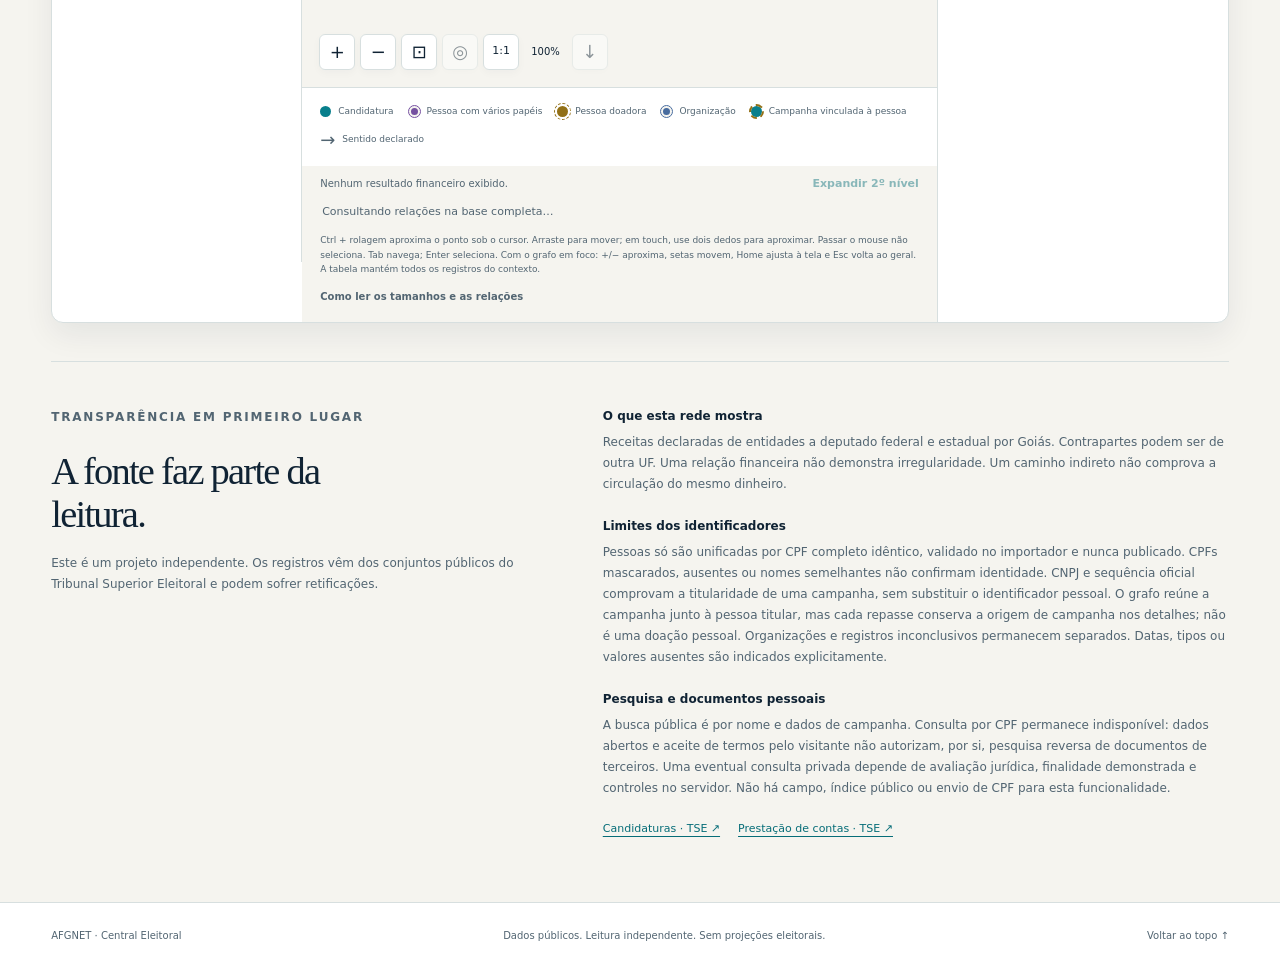
==== commit 892c979c: "fix(raiox): track pageviews in existing GA4 property" ====
--- a/web/public/eleicoes/goias/raio-x/index.html
+++ b/web/public/eleicoes/goias/raio-x/index.html
@@ -7,6 +7,14 @@
   <meta name="theme-color" content="#102334">
   <title>Raio-X Goiás — Relações financeiras | Eleições 2026 · AFGNET</title>
   <meta name="description" content="Explore candidaturas, recursos declarados e relações financeiras documentadas nas eleições de Goiás de 2026. Grafo interativo, filtros e fontes do TSE.">
+  <!-- Google Analytics 4: mesma propriedade da Central Eleitoral. -->
+  <script async src="https://www.googletagmanager.com/gtag/js?id=G-X6KE82RM68"></script>
+  <script>
+    window.dataLayer = window.dataLayer || [];
+    function gtag() { dataLayer.push(arguments); }
+    gtag('js', new Date());
+    gtag('config', 'G-X6KE82RM68');
+  </script>
   <link rel="stylesheet" href="./finance.css">
   <script src="./finance-core.js" defer></script>
   <script src="./finance-app.js" defer></script>
--- a/web/public/eleicoes/goias/raio-x/finance.css
+++ b/web/public/eleicoes/goias/raio-x/finance.css
@@ -10,7 +10,11 @@
 .identity-summary{padding:14px 18px;border:1px solid var(--line);background:var(--surface);font-size:12px;line-height:1.7;color:var(--muted);margin:0 0 24px;border-radius:8px}
 .role-badges{display:flex;flex-wrap:wrap;gap:6px}.role-badge{font-size:10px;padding:6px 8px;background:var(--teal-soft);color:var(--teal-text);border-radius:4px;line-height:1.4}
 .identity-evidence{font-size:11px;line-height:1.7;overflow-wrap:anywhere}.identity-evidence a{color:var(--teal-text)}
+#graph .graph-node .node-outline{fill:none!important;stroke:var(--muted);stroke-width:1.3px;stroke-dasharray:3 3;pointer-events:none}
+#graph .graph-node[data-kind=donor] .node-outline{stroke:var(--gold)}
+#graph .graph-node[data-kind=candidate-donor] .node-outline{stroke:var(--identity-purple)}
 #graph .graph-node[data-kind=candidate-donor] circle{fill:var(--identity-purple)}
+#graph .graph-node[data-kind=candidate-campaign] circle{fill:var(--teal)}
 #graph .graph-node[data-kind=candidate-campaign] .node-outline{stroke:var(--gold);stroke-dasharray:4 2;stroke-width:3px}
 #graph .graph-node[data-kind=donor] circle,#graph .graph-node[data-kind=organization] circle,#graph .graph-node[data-kind=unknown] circle{fill:var(--gold)}
 #graph .graph-node[data-kind=unknown] .node-outline{stroke-dasharray:2 5}
@@ -19,7 +23,7 @@
 :root{--organization-blue:#476b9e}:root[data-theme=dark]{--organization-blue:#99bce7}
 #graph .graph-node[data-kind=organization] circle{fill:var(--organization-blue)}
 #graph .graph-node[data-kind=organization] .node-outline{stroke:var(--organization-blue);stroke-dasharray:none}
-.organization-symbol{border-radius:3px;background:var(--organization-blue)}
+.organization-symbol{border-radius:50%;background:var(--organization-blue);border:2px solid var(--paper);outline:1px solid var(--organization-blue)}
 
 /* Exploration controls preserve the existing editorial visual system. */
 .exploration-navigation{padding:0 20px 14px;border-bottom:1px solid var(--line);display:flex;flex-wrap:wrap;gap:10px;align-items:center}.navigation-controls{display:flex;gap:6px;align-items:center}.navigation-controls button{min-height:40px;min-width:40px;padding:8px 12px;border:1px solid var(--line);border-radius:6px;background:var(--surface);color:var(--ink);font:inherit;font-size:11px;cursor:pointer}.navigation-controls #overview-button{color:var(--teal-text);font-weight:700}.navigation-trail{display:flex;gap:6px;align-items:center;flex-wrap:wrap;min-width:0}.navigation-trail button{max-width:165px;text-overflow:ellipsis;overflow:hidden;white-space:nowrap;min-height:36px;background:none;border:0;color:var(--muted);font:inherit;font-size:10px;cursor:pointer}.navigation-trail button[aria-current]{color:var(--ink);font-weight:700;opacity:1}.navigation-trail>span{color:var(--muted);font-size:11px}
